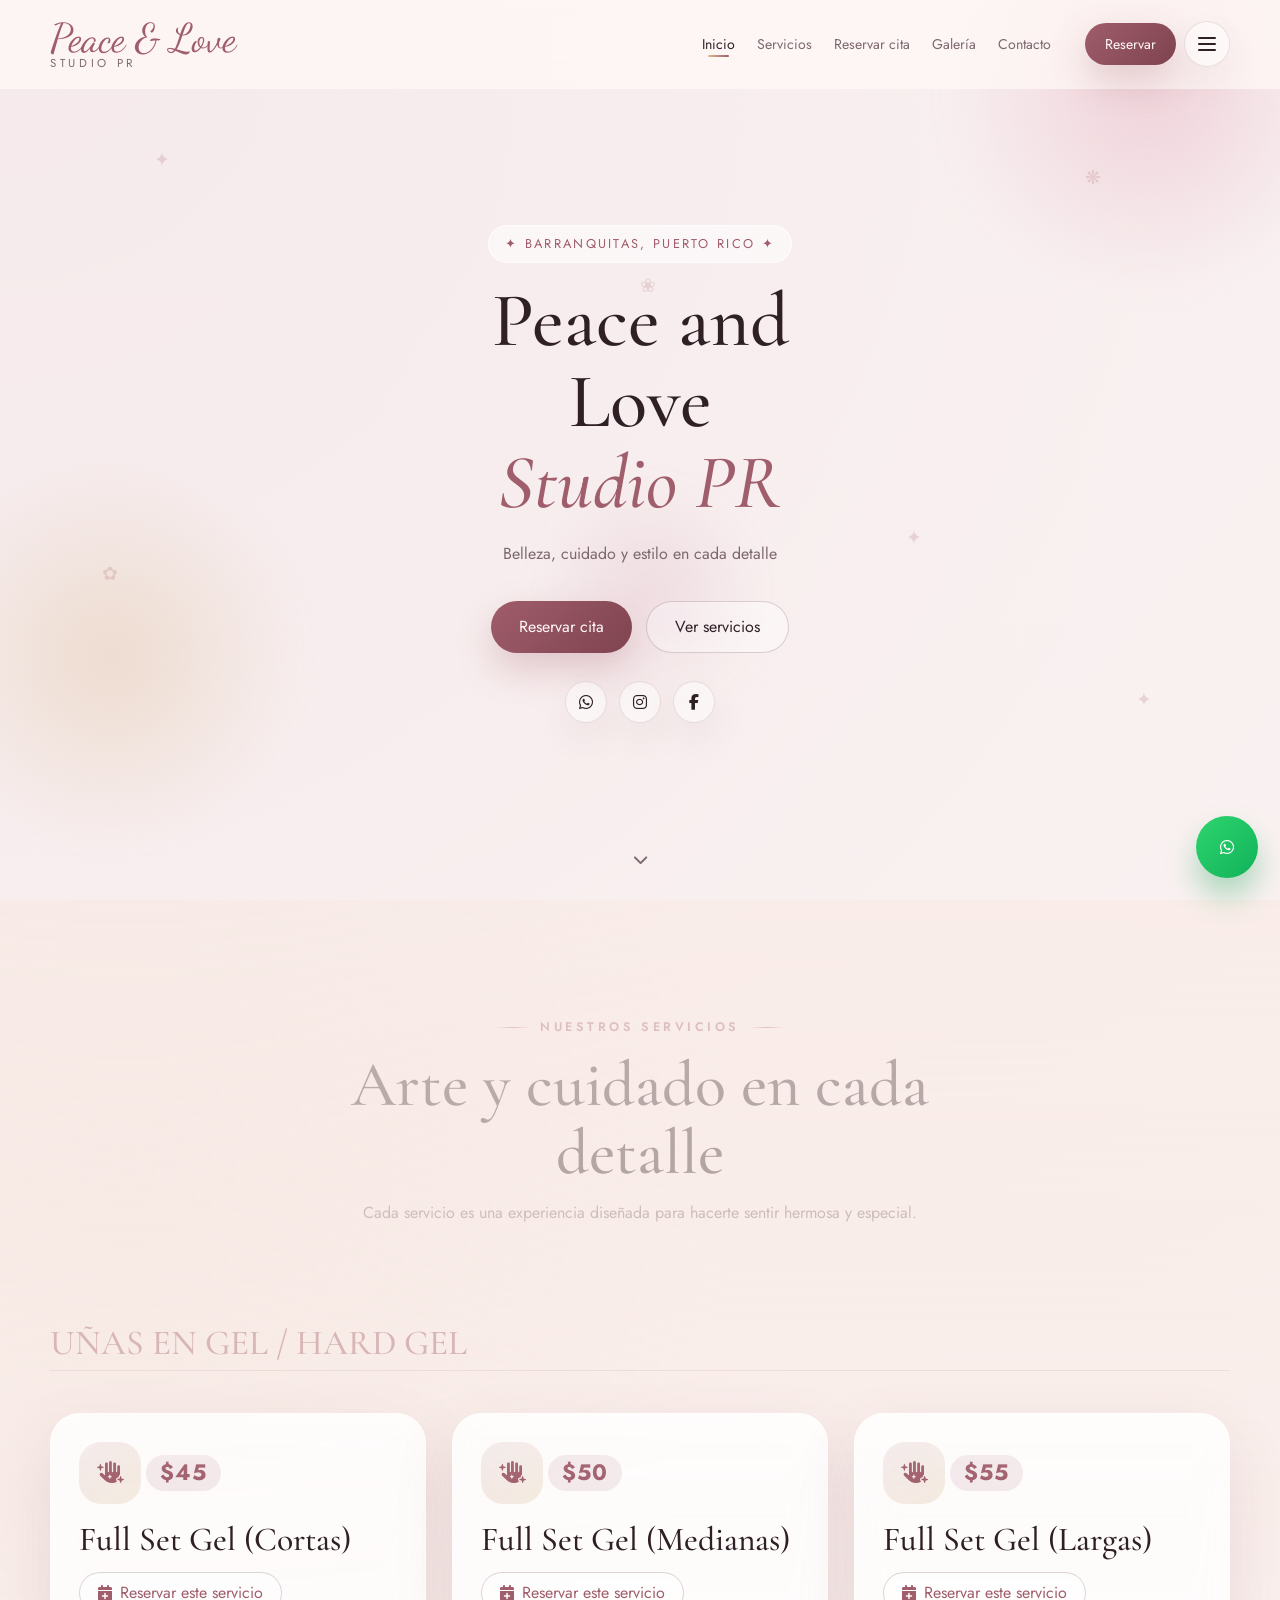
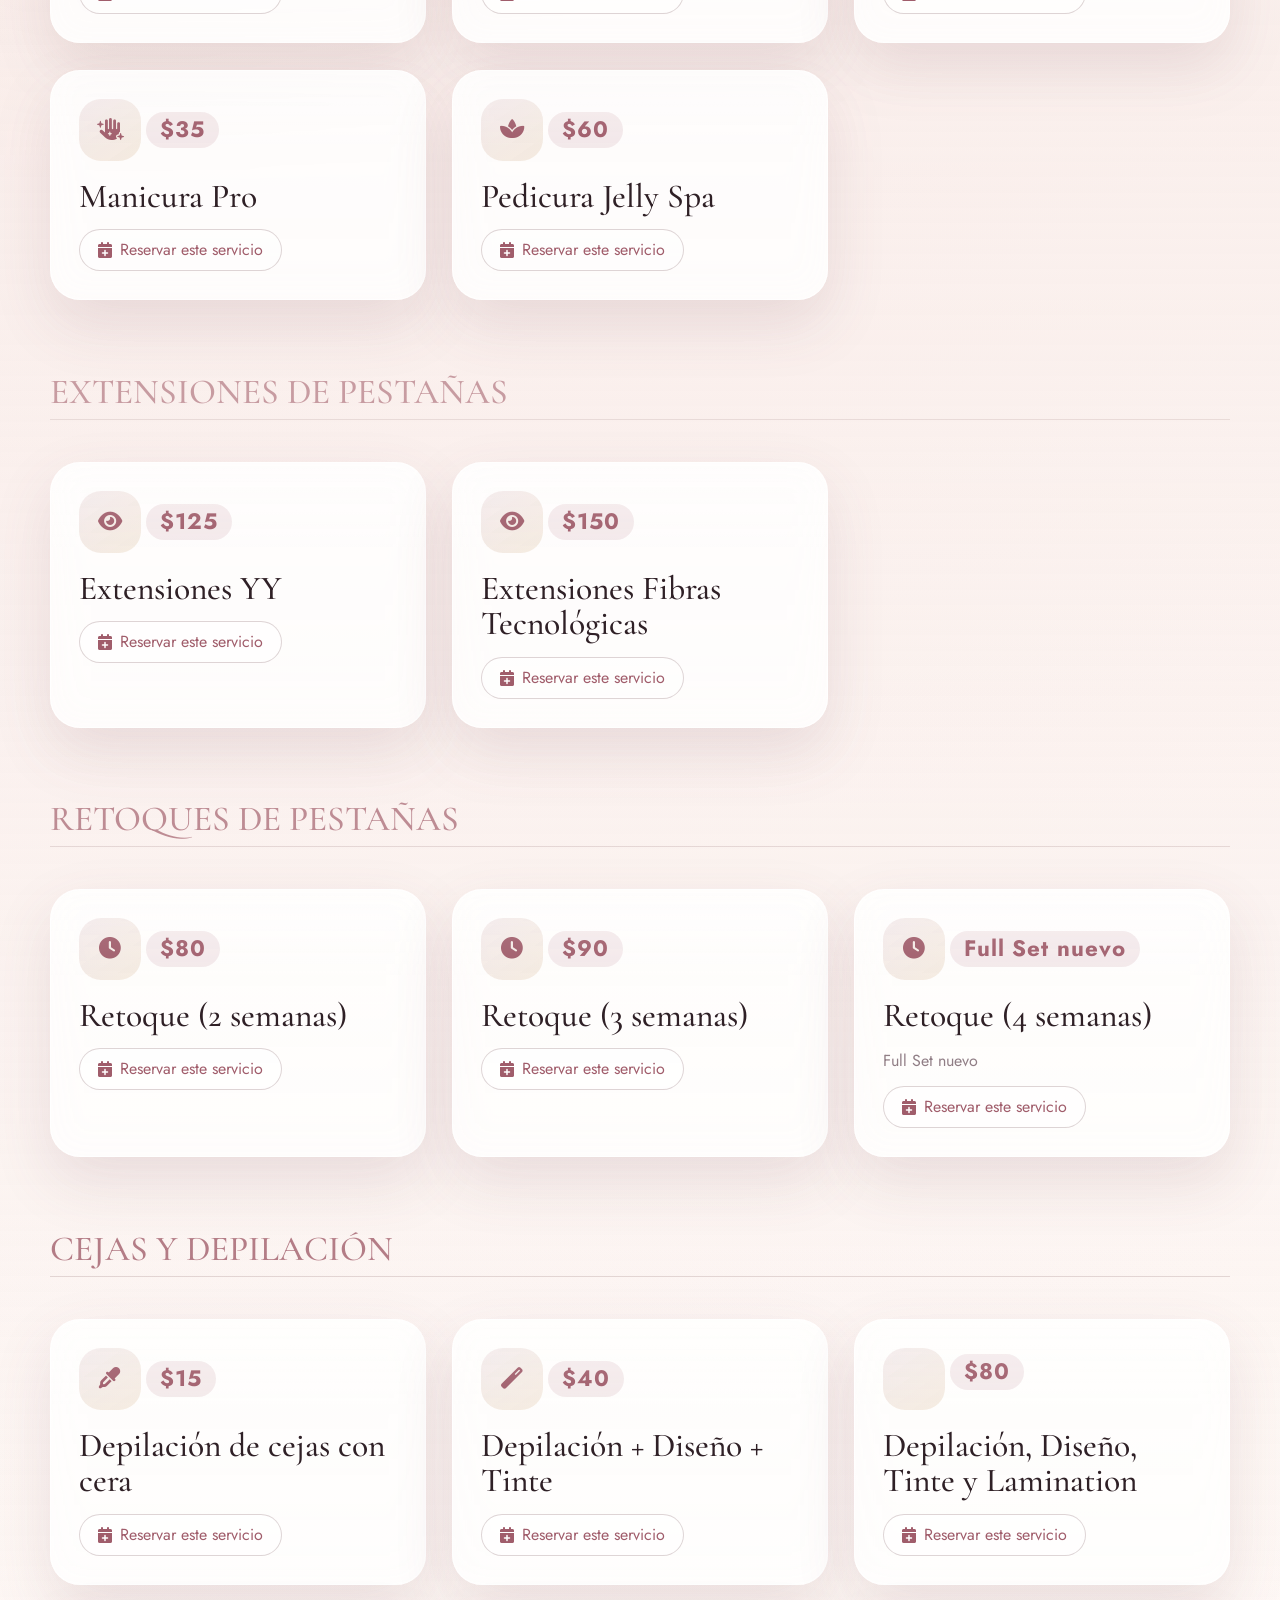
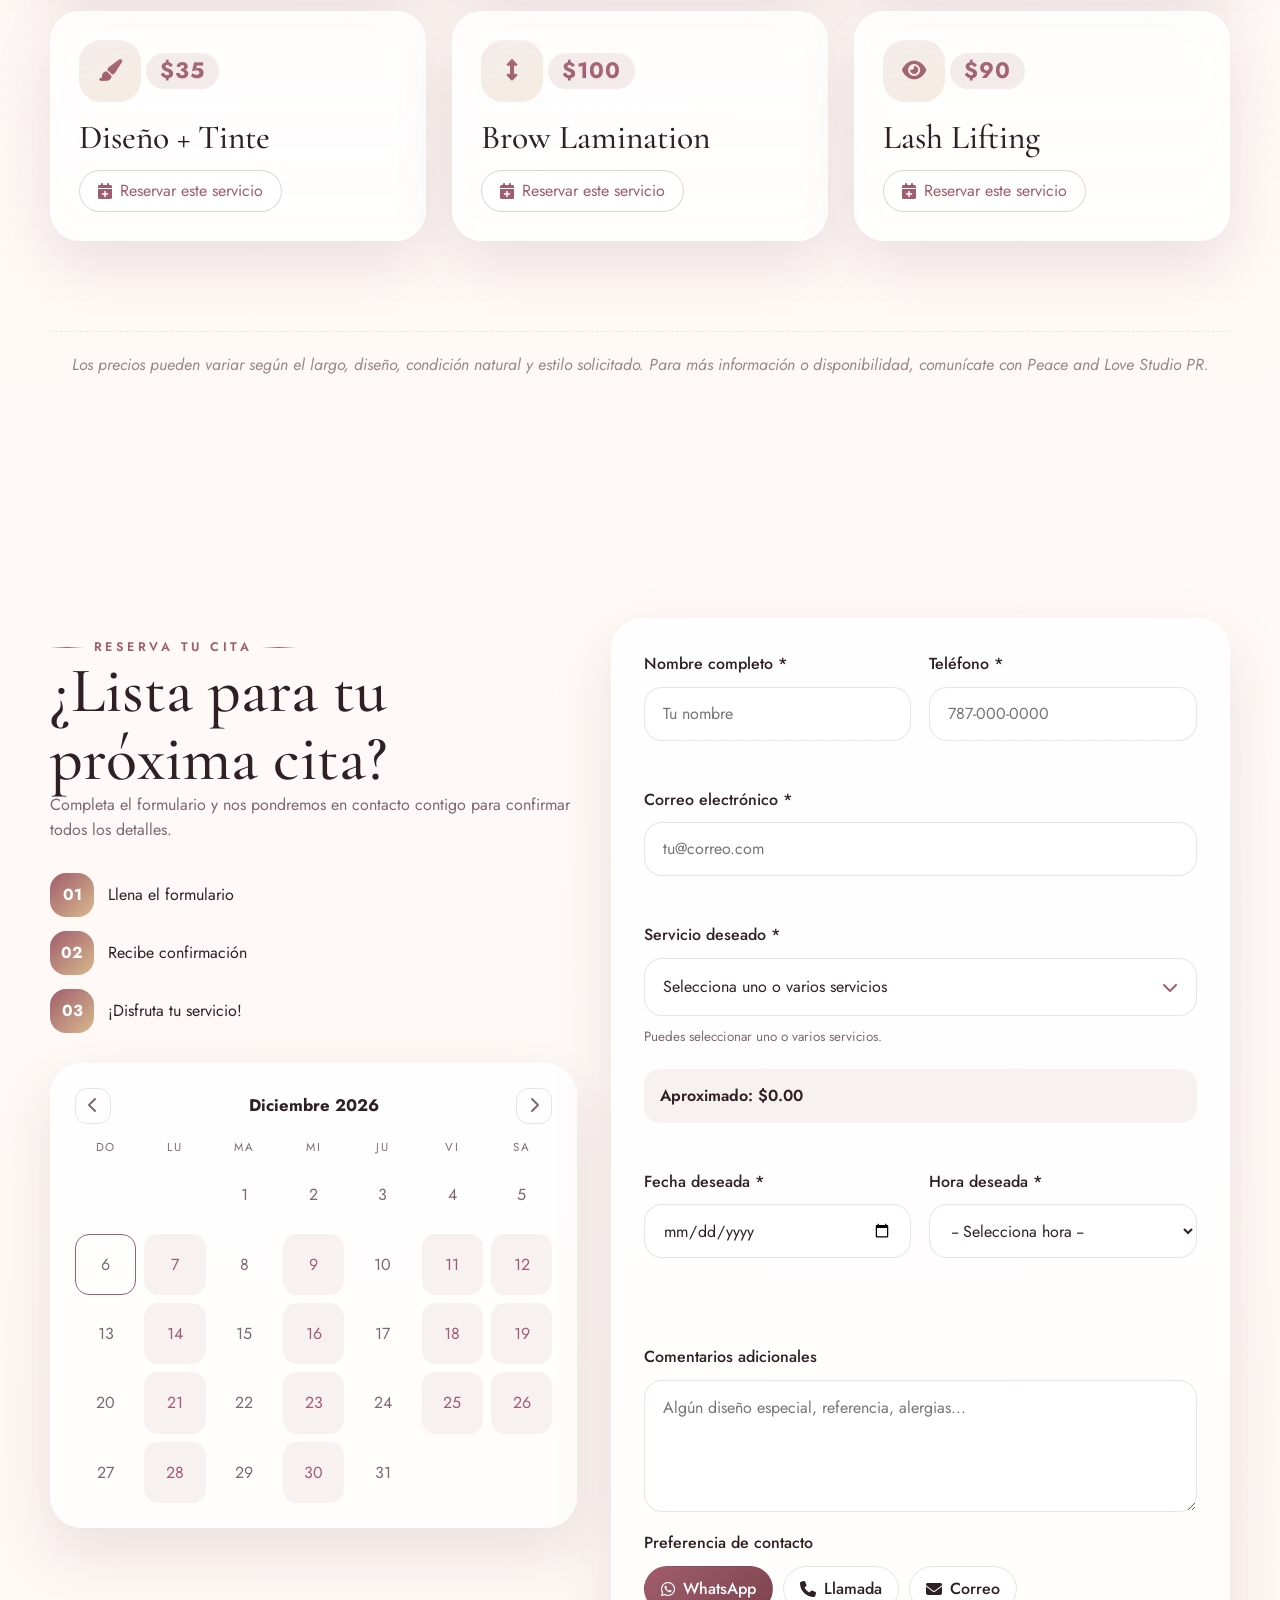
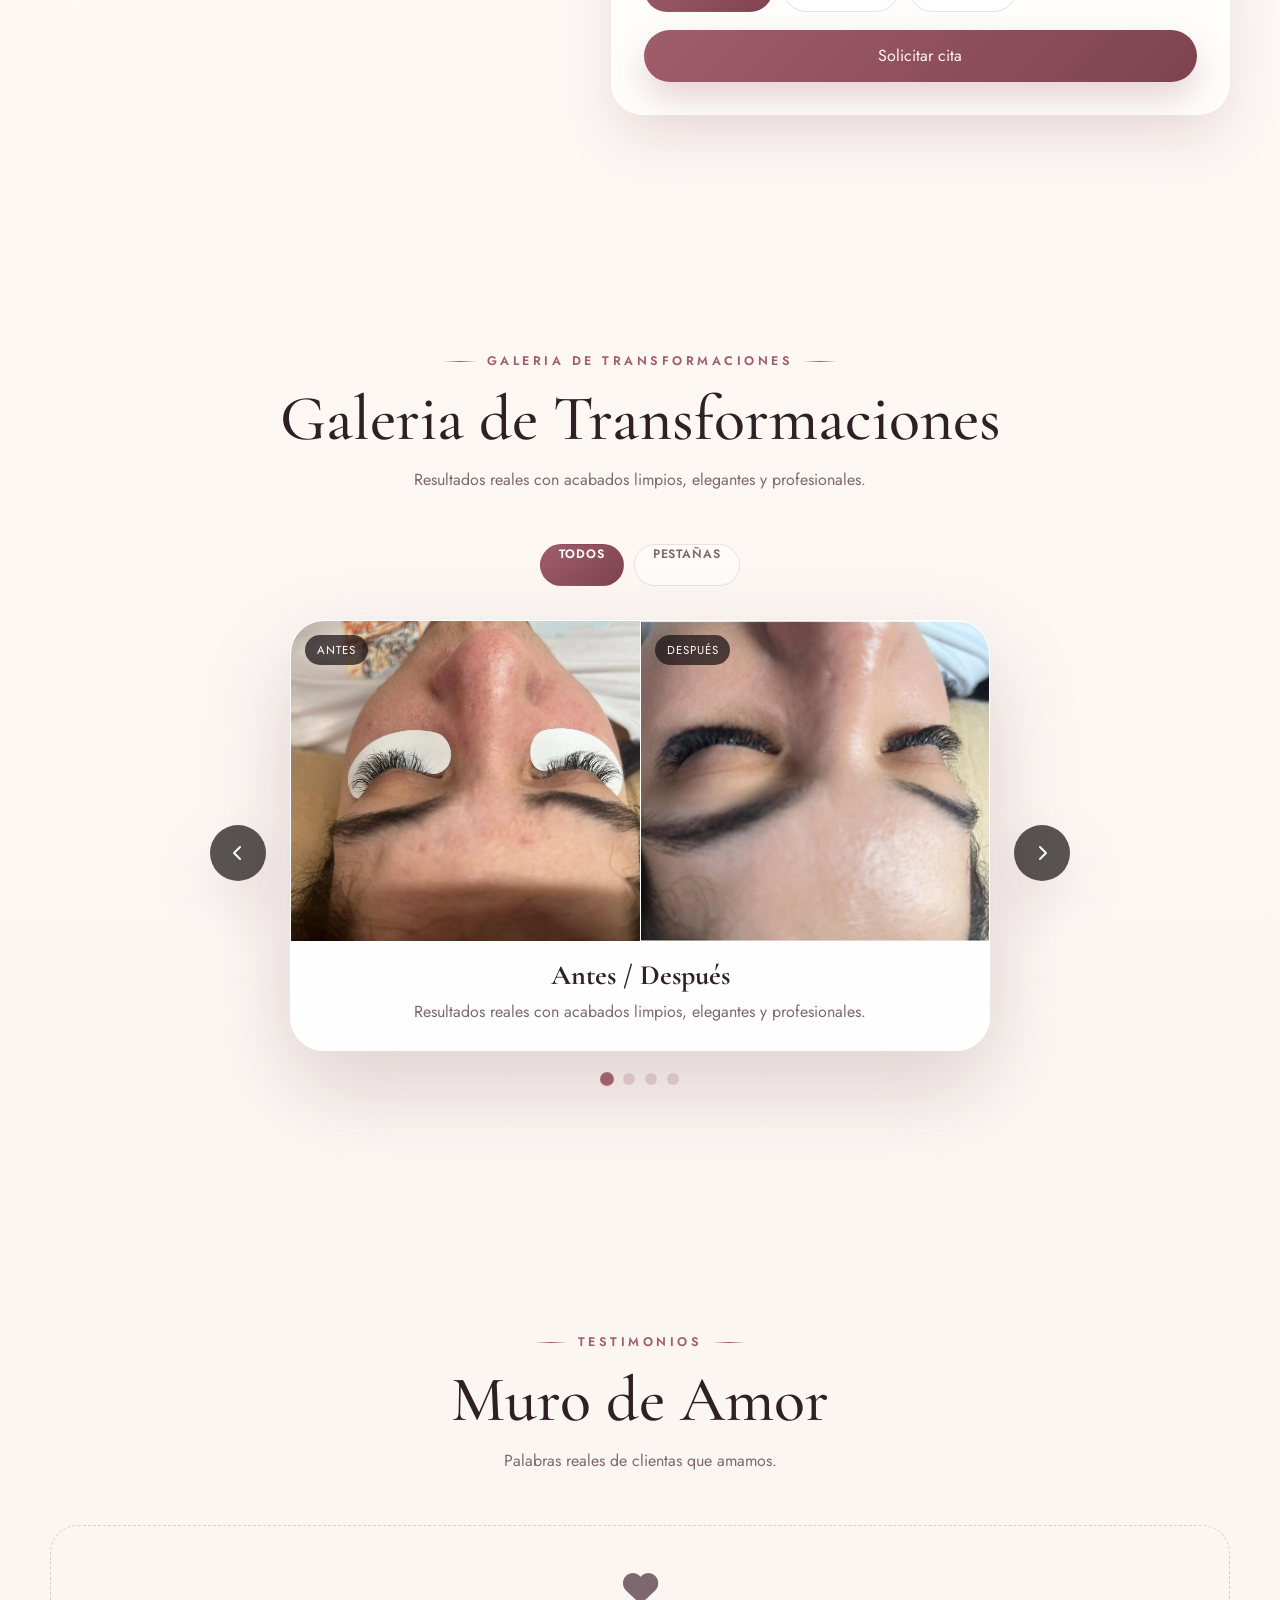
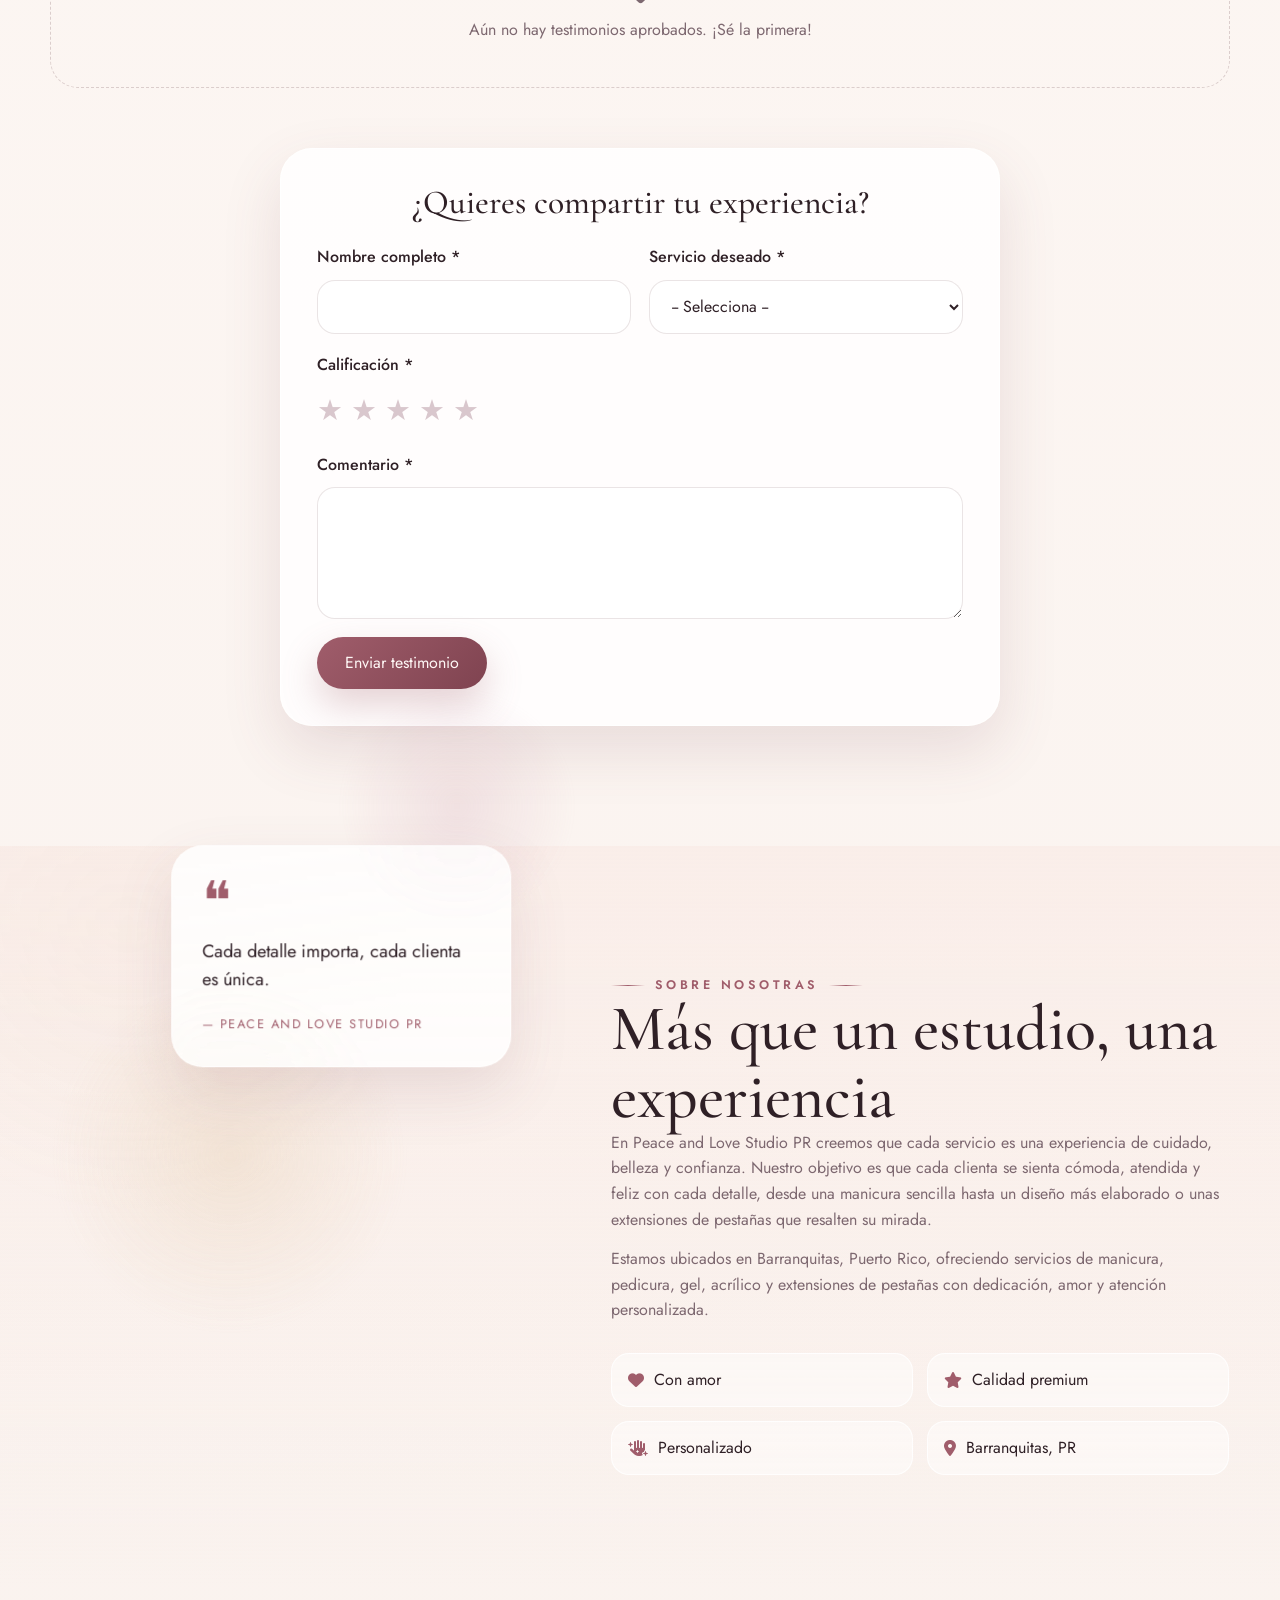
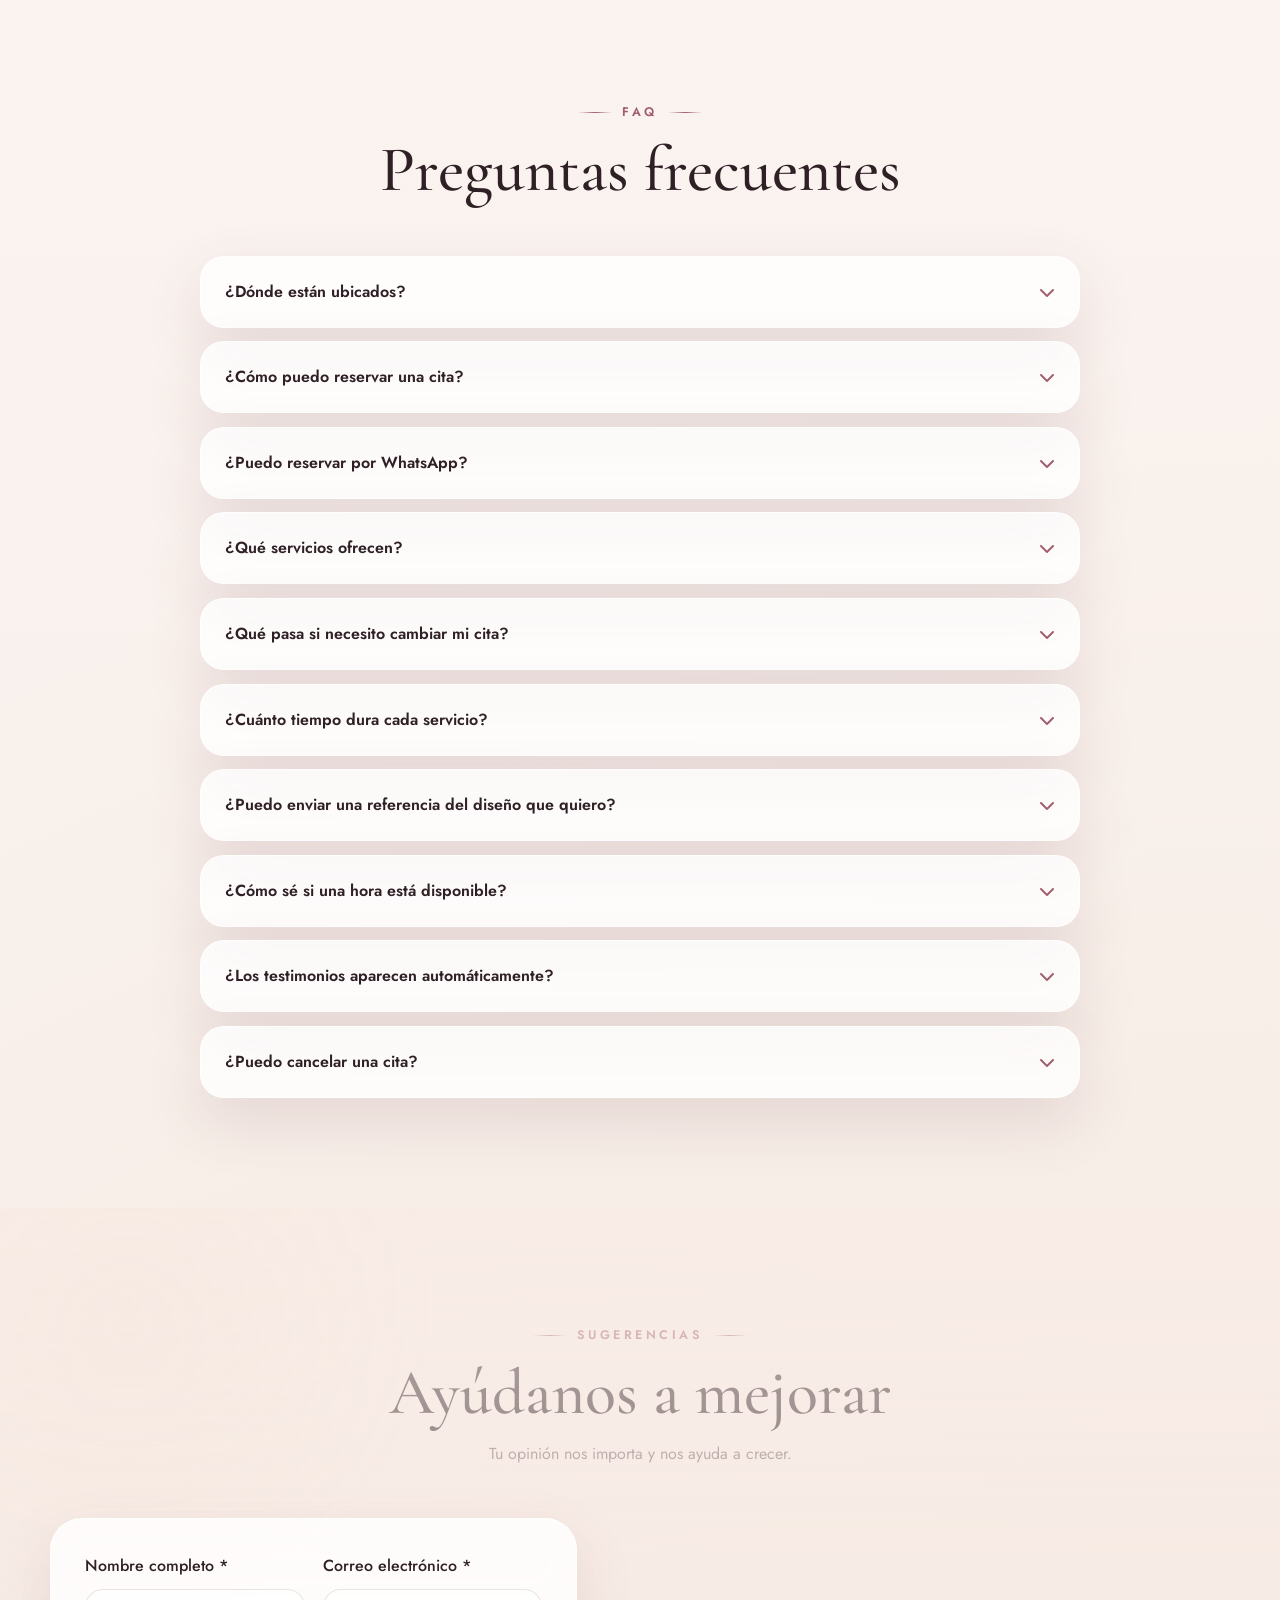
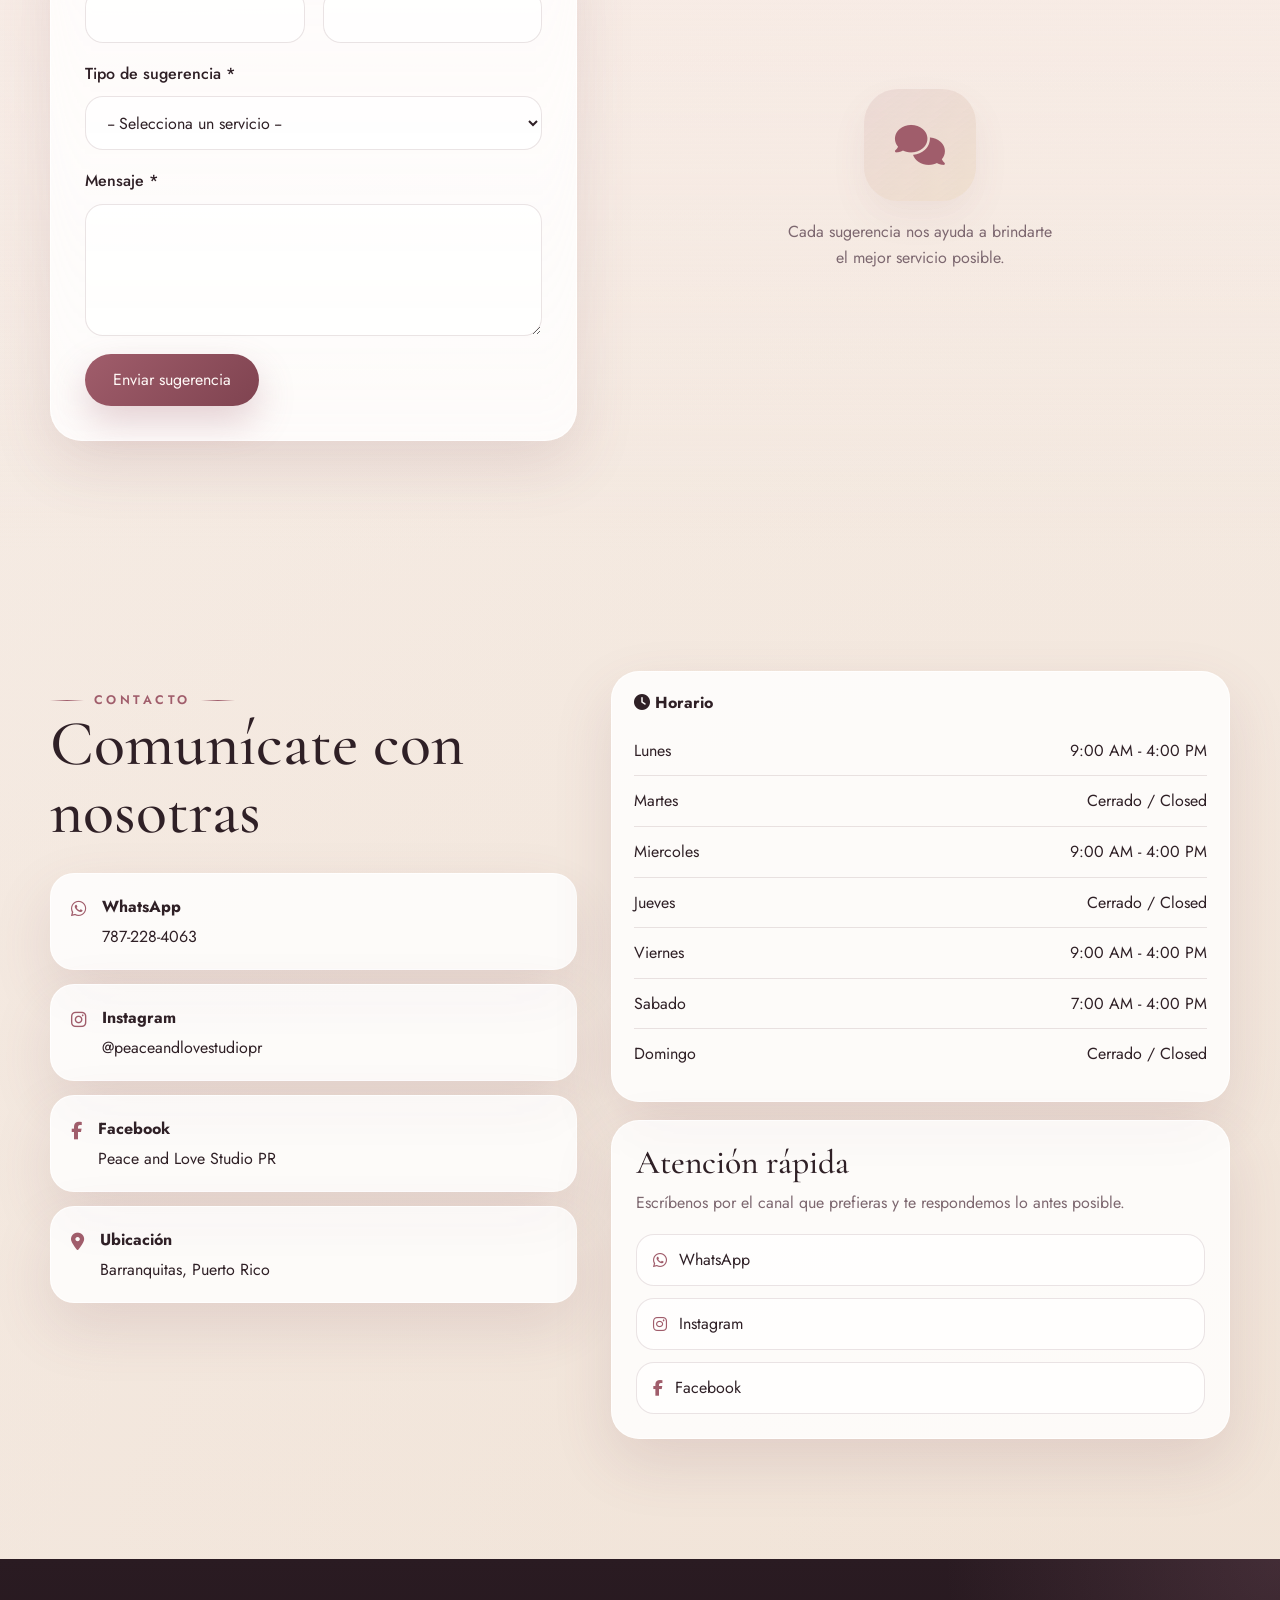
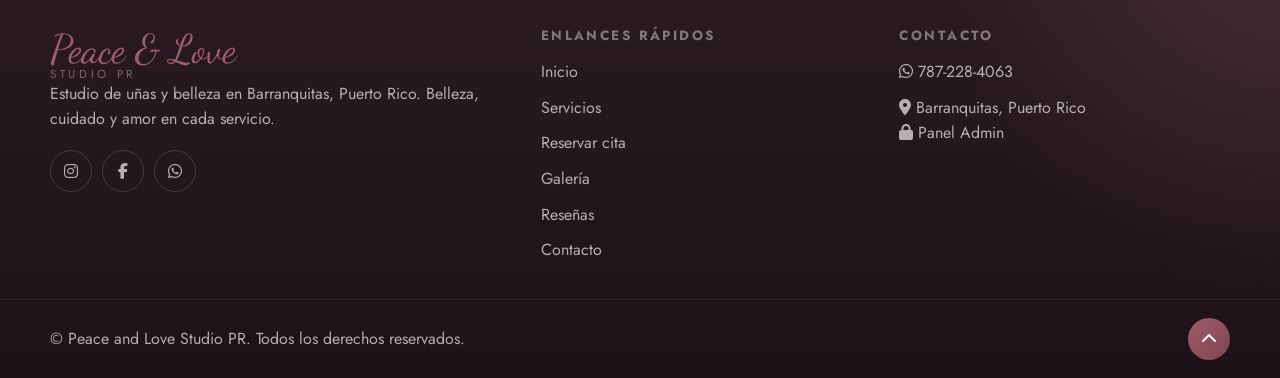
==== index.html @ b107c121 "Add files via upload" ====
<!DOCTYPE html>
<html lang="es">
<head>
  <meta charset="UTF-8" />
  <meta name="viewport" content="width=device-width, initial-scale=1.0" />
  <title>Peace and Love Studio PR – Uñas & Belleza en Barranquitas, Puerto Rico</title>
  <meta name="description" content="Estudio de uñas y belleza en Barranquitas, Puerto Rico. Manicura, pedicura, gel, acrílico y extensiones de pestañas." />
  <!-- Google Fonts -->
  <link rel="preconnect" href="https://fonts.googleapis.com" />
  <link rel="preconnect" href="https://fonts.gstatic.com" crossorigin />
  <link href="https://fonts.googleapis.com/css2?family=Cormorant+Garamond:ital,wght@0,300;0,400;0,500;0,600;1,300;1,400&family=Jost:wght@300;400;500;600&family=Dancing+Script:wght@500;700&display=swap" rel="stylesheet" />
  <!-- Font Awesome -->
  <link rel="stylesheet" href="https://cdnjs.cloudflare.com/ajax/libs/font-awesome/6.5.0/css/all.min.css" />
  <!-- EmailJS -->
  <script src="https://cdn.jsdelivr.net/npm/@emailjs/browser@3/dist/email.min.js"></script>
  <link rel="stylesheet" href="style.css" />
</head>
<body class="light-mode" data-lang="es">

  <!-- ========== TOAST NOTIFICATIONS ========== -->
  <div id="toast-container" aria-live="polite"></div>

  <!-- ========== HEADER ========== -->
  <header id="main-header">
    <div class="header-inner">
      <a href="#inicio" class="logo" aria-label="Peace and Love Studio PR">
        <span class="logo-script">Peace & Love</span>
        <span class="logo-sub">Studio PR</span>
      </a>
      <nav class="main-nav" id="main-nav" aria-label="Navegación principal">
        <ul>
          <li><a href="#inicio" data-i18n="nav.home">Inicio</a></li>
          <li><a href="#servicios" data-i18n="nav.services">Servicios</a></li>
          <li><a href="#reservar" data-i18n="nav.book">Reservar cita</a></li>
          <li><a href="#galeria" data-i18n="nav.gallery">Galería</a></li>
          <li><a href="#resenas" data-i18n="nav.reviews">Reseñas</a></li>
          <li><a href="#nosotros" data-i18n="nav.about">Sobre nosotros</a></li>
          <li><a href="#faq" data-i18n="nav.faq">FAQ</a></li>
          <li><a href="#contacto" data-i18n="nav.contact">Contacto</a></li>
        </ul>
      </nav>
      <div class="header-actions">
        <a href="#reservar" class="btn-header-book" data-i18n="header.bookBtn">Reservar</a>
        <a href="https://www.instagram.com/peaceandlovestudiopr" target="_blank" rel="noopener noreferrer" class="social-icon" aria-label="Instagram" data-social-link="instagram"><i class="fab fa-instagram"></i></a>
        <a href="https://www.facebook.com/share/1E9R9ckDog/" target="_blank" rel="noopener noreferrer" class="social-icon" aria-label="Facebook" data-social-link="facebook"><i class="fab fa-facebook-f"></i></a>
        <button class="hamburger" id="hamburger" aria-label="Abrir menú" aria-expanded="false">
          <span></span><span></span><span></span>
        </button>
      </div>
    </div>
    <!-- Mobile Drawer -->
    <div class="mobile-drawer" id="mobile-drawer" aria-hidden="true">
      <div class="drawer-inner">
        <button class="drawer-close" id="drawer-close" aria-label="Cerrar menú"><i class="fas fa-times"></i></button>
        <nav aria-label="Menú móvil">
          <ul>
            <li><a href="#inicio" data-i18n="nav.home">Inicio</a></li>
            <li><a href="#servicios" data-i18n="nav.services">Servicios</a></li>
            <li><a href="#reservar" data-i18n="nav.book">Reservar cita</a></li>
            <li><a href="#galeria" data-i18n="nav.gallery">Galería</a></li>
            <li><a href="#resenas" data-i18n="nav.reviews">Reseñas</a></li>
            <li><a href="#nosotros" data-i18n="nav.about">Sobre nosotros</a></li>
            <li><a href="#faq" data-i18n="nav.faq">FAQ</a></li>
            <li><a href="#contacto" data-i18n="nav.contact">Contacto</a></li>
          </ul>
        </nav>
        <div class="drawer-extras">
          <div class="drawer-toggle-row">
            <span data-i18n="menu.language">Idioma</span>
            <div class="toggle-switch-wrap">
              <button class="lang-btn" id="lang-es" aria-label="Español">ES</button>
              <button class="lang-btn" id="lang-en" aria-label="English">EN</button>
            </div>
          </div>
          <div class="drawer-toggle-row">
            <span data-i18n="menu.theme">Tema</span>
            <label class="toggle-switch" aria-label="Cambiar tema">
              <input type="checkbox" id="theme-toggle" />
              <span class="slider-toggle"><i class="fas fa-sun"></i><i class="fas fa-moon"></i></span>
            </label>
          </div>
          <a href="admin.html" class="drawer-admin-link"><i class="fas fa-lock"></i> <span data-i18n="menu.admin">Panel Admin</span></a>
        </div>
      </div>
    </div>
    <div class="drawer-overlay" id="drawer-overlay"></div>
  </header>

  <!-- ========== HERO ========== -->
  <section id="inicio" class="hero">
    <div class="hero-bg">
      <div class="hero-blob blob1"></div>
      <div class="hero-blob blob2"></div>
      <div class="hero-blob blob3"></div>
      <div class="hero-petals">
        <span class="petal p1">✦</span>
        <span class="petal p2">❋</span>
        <span class="petal p3">✿</span>
        <span class="petal p4">✦</span>
        <span class="petal p5">❀</span>
        <span class="petal p6">✦</span>
      </div>
    </div>
    <div class="hero-content">
      <div class="hero-badge" data-i18n="hero.badge">✦ Barranquitas, Puerto Rico ✦</div>
      <h1 class="hero-title" id="hero-title">Peace and Love<br><em>Studio PR</em></h1>
      <p class="hero-sub" id="hero-subtitle" data-i18n="hero.subtitle">Belleza, cuidado y estilo en cada detalle</p>
      <div class="hero-btns">
        <a href="#reservar" class="btn-primary" data-i18n="hero.bookBtn">Reservar cita</a>
        <a href="#servicios" class="btn-ghost" data-i18n="hero.servicesBtn">Ver servicios</a>
      </div>
      <div class="hero-social">
        <a href="https://wa.me/17872284063?text=Hola%2C%20me%20gustar%C3%ADa%20reservar%20una%20cita%20en%20Peace%20and%20Love%20Studio%20PR." target="_blank" rel="noopener noreferrer" aria-label="WhatsApp" data-social-link="whatsapp" data-wa-mode="booking"><i class="fab fa-whatsapp"></i></a>
        <a href="https://www.instagram.com/peaceandlovestudiopr" target="_blank" rel="noopener noreferrer" aria-label="Instagram" data-social-link="instagram"><i class="fab fa-instagram"></i></a>
        <a href="https://www.facebook.com/share/1E9R9ckDog/" target="_blank" rel="noopener noreferrer" aria-label="Facebook" data-social-link="facebook"><i class="fab fa-facebook-f"></i></a>
      </div>
    </div>
    <div class="hero-visual">
      <div class="hero-frame">
        <div class="hero-nail-art">
          <div class="nail n1"></div>
          <div class="nail n2"></div>
          <div class="nail n3"></div>
          <div class="nail n4"></div>
          <div class="nail n5"></div>
        </div>
        <div class="hero-deco-text">✦ beauty & care ✦</div>
      </div>
    </div>
    <a href="#servicios" class="hero-scroll-hint" aria-label="Scroll"><i class="fas fa-chevron-down"></i></a>
  </section>

  <!-- ========== SERVICES ========== -->
  <section id="servicios" class="services-section">
    <div class="container">
      <div class="section-header">
        <span class="section-tag" data-i18n="services.tag">Nuestros Servicios</span>
        <h2 data-i18n="services.title">Arte y cuidado en cada detalle</h2>
        <p data-i18n="services.subtitle">Cada servicio es una experiencia diseñada para hacerte sentir hermosa y especial.</p>
      </div>
      <div class="services-grid" id="services-grid">
        <!-- Rendered by JS -->
      </div>
    </div>
  </section>

  <!-- ========== BOOKING FORM ========== -->
  <section id="reservar" class="booking-section">
    <div class="container">
      <div class="booking-layout">
        <div class="booking-info">
          <span class="section-tag" data-i18n="booking.tag">Reserva tu cita</span>
          <h2 data-i18n="booking.title">¿Lista para tu próxima cita?</h2>
          <p data-i18n="booking.desc">Completa el formulario y nos pondremos en contacto contigo para confirmar todos los detalles.</p>
          <div class="booking-steps">
            <div class="step"><span class="step-num">01</span><span data-i18n="booking.step1">Llena el formulario</span></div>
            <div class="step"><span class="step-num">02</span><span data-i18n="booking.step2">Recibe confirmación</span></div>
            <div class="step"><span class="step-num">03</span><span data-i18n="booking.step3">¡Disfruta tu servicio!</span></div>
          </div>
          <div class="booking-calendar-preview" id="booking-calendar">
            <!-- Mini calendar rendered by JS -->
          </div>
        </div>
        <div class="booking-form-wrap">
          <form id="booking-form" novalidate>
            <div class="form-row">
              <div class="form-group">
                <label for="b-name" data-i18n="form.name">Nombre completo *</label>
                <input type="text" id="b-name" name="name" placeholder="Tu nombre" autocomplete="name" required />
                <span class="form-error" id="err-name"></span>
              </div>
              <div class="form-group">
                <label for="b-phone" data-i18n="form.phone">Teléfono *</label>
                <input type="tel" id="b-phone" name="phone" placeholder="787-000-0000" autocomplete="tel" required />
                <span class="form-error" id="err-phone"></span>
              </div>
            </div>
            <div class="form-group">
              <label for="b-email" data-i18n="form.email">Correo electrónico *</label>
              <input type="email" id="b-email" name="email" placeholder="tu@correo.com" autocomplete="email" required />
              <span class="form-error" id="err-email"></span>
            </div>
            <div class="form-group">
              <label for="b-service" data-i18n="form.service">Servicio deseado *</label>
              <select id="b-service" name="service" class="service-multi-select" multiple size="5">
              </select>
              <div class="service-picker" id="b-service-picker">
                <button type="button" id="b-service-trigger" class="service-picker-trigger" aria-expanded="false" aria-controls="b-service-dropdown">
                  Selecciona uno o varios servicios
                  <i class="fas fa-chevron-down"></i>
                </button>
                <div id="b-service-dropdown" class="service-picker-dropdown" hidden>
                  <div id="b-service-options" class="service-choice-list"></div>
                </div>
              </div>
              <small class="form-hint">Puedes seleccionar uno o varios servicios.</small>
              <div id="b-service-estimate" class="service-estimate">Aproximado: $0.00</div>
              <span class="form-error" id="err-service"></span>
            </div>
            <div class="form-row">
              <div class="form-group">
                <label for="b-date" data-i18n="form.date">Fecha deseada *</label>
                <input type="date" id="b-date" name="date" required />
                <span class="form-error" id="err-date"></span>
              </div>
              <div class="form-group">
                <label for="b-time" data-i18n="form.time">Hora deseada *</label>
                <select id="b-time" name="time" required>
                  <option value="" data-i18n="form.selectTime">-- Selecciona hora --</option>
                </select>
                <span class="form-error" id="err-time"></span>
              </div>
            </div>
            <div id="availability-msg" class="availability-msg" aria-live="polite"></div>
            <div class="form-group">
              <label for="b-comments" data-i18n="form.comments">Comentarios adicionales</label>
              <textarea id="b-comments" name="comments" rows="3" placeholder="Algún diseño especial, referencia, alergias..."></textarea>
            </div>
            <div class="form-group">
              <label data-i18n="form.contactPref">Preferencia de contacto</label>
              <div class="radio-group">
                <label class="radio-label"><input type="radio" name="contactPref" value="whatsapp" checked /><i class="fab fa-whatsapp"></i> WhatsApp</label>
                <label class="radio-label"><input type="radio" name="contactPref" value="call" /><i class="fas fa-phone"></i> <span data-i18n="form.call">Llamada</span></label>
                <label class="radio-label"><input type="radio" name="contactPref" value="email" /><i class="fas fa-envelope"></i> <span data-i18n="form.emailLabel">Correo</span></label>
              </div>
            </div>
            <button type="submit" class="btn-primary btn-full" id="submit-booking" data-i18n="form.submitBtn">
              <i class="fas fa-calendar-check"></i> Solicitar cita
            </button>
          </form>
        </div>
      </div>
    </div>
  </section>

  <!-- ========== GALLERY ========== -->
  <section id="galeria" class="gallery-section">
    <div class="container">
      <div class="section-header">
        <span class="section-tag" data-i18n="gallery.tag">Nuestro trabajo</span>
        <h2 data-i18n="gallery.title">Antes & Después</h2>
        <p data-i18n="gallery.subtitle">Desliza para descubrir la transformación.</p>
      </div>
      <div class="gallery-filters" id="gallery-filters">
        <button class="filter-btn active" data-cat="all" data-i18n="gallery.all">Todos</button>
        <button class="filter-btn" data-cat="manicura" data-i18n="gallery.manicura">Uñas</button>
        <button class="filter-btn" data-cat="gel" data-i18n="gallery.gel">Gel</button>
        <button class="filter-btn" data-cat="acrilico" data-i18n="gallery.acrilico">Acrílico</button>
        <button class="filter-btn" data-cat="pestanas" data-i18n="gallery.pestanas">Pestañas</button>
        <button class="filter-btn" data-cat="pedicura" data-i18n="gallery.pedicura">Pedicura</button>
      </div>
      <div class="gallery-grid" id="gallery-grid">
        <!-- Rendered by JS -->
      </div>
    </div>
  </section>

  <!-- ========== LOVE WALL / REVIEWS ========== -->
  <section id="resenas" class="reviews-section">
    <div class="container">
      <div class="section-header">
        <span class="section-tag" data-i18n="reviews.tag">Testimonios</span>
        <h2 data-i18n="reviews.title">Muro de Amor</h2>
        <p data-i18n="reviews.subtitle">Palabras reales de clientas que amamos.</p>
      </div>
      <div class="love-wall" id="love-wall">
        <!-- Rendered by JS -->
      </div>
      <!-- Testimony Form -->
      <div class="testimony-form-wrap">
        <h3 data-i18n="reviews.shareTitle">¿Quieres compartir tu experiencia?</h3>
        <form id="testimony-form" novalidate>
          <div class="form-row">
            <div class="form-group">
              <label for="t-name" data-i18n="form.name">Nombre *</label>
              <input type="text" id="t-name" name="name" required />
            </div>
            <div class="form-group">
              <label for="t-service" data-i18n="form.service">Servicio recibido *</label>
              <select id="t-service" name="service" required>
                <option value="">-- Selecciona --</option>
              </select>
            </div>
          </div>
          <div class="form-group">
            <label data-i18n="reviews.rating">Calificación *</label>
            <div class="star-rating" id="star-rating" role="group" aria-label="Calificación de 1 a 5 estrellas">
              <button type="button" class="star" data-val="1" aria-label="1 estrella">★</button>
              <button type="button" class="star" data-val="2" aria-label="2 estrellas">★</button>
              <button type="button" class="star" data-val="3" aria-label="3 estrellas">★</button>
              <button type="button" class="star" data-val="4" aria-label="4 estrellas">★</button>
              <button type="button" class="star" data-val="5" aria-label="5 estrellas">★</button>
            </div>
            <input type="hidden" id="t-rating" name="rating" value="0" />
          </div>
          <div class="form-group">
            <label for="t-comment" data-i18n="reviews.comment">Comentario *</label>
            <textarea id="t-comment" name="comment" rows="3" required></textarea>
          </div>
          <button type="submit" class="btn-primary" data-i18n="reviews.submitBtn"><i class="fas fa-heart"></i> Enviar testimonio</button>
        </form>
      </div>
    </div>
  </section>

  <!-- ========== ABOUT ========== -->
  <section id="nosotros" class="about-section">
    <div class="container about-layout">
      <div class="about-visual">
        <div class="about-card-deco">
          <div class="deco-circle c1"></div>
          <div class="deco-circle c2"></div>
          <div class="about-quote-card">
            <span class="quote-mark">❝</span>
            <p data-i18n="about.quote">Cada detalle importa, cada clienta es única.</p>
            <span class="quote-attr">— Peace and Love Studio PR</span>
          </div>
        </div>
      </div>
      <div class="about-content">
        <span class="section-tag" data-i18n="about.tag">Sobre nosotras</span>
        <h2 id="about-title" data-i18n="about.title">Más que un estudio,<br>una experiencia</h2>
        <p id="about-text" data-i18n="about.text">En Peace and Love Studio PR creemos que cada servicio es una experiencia de cuidado, belleza y confianza. Nuestro objetivo es que cada clienta se sienta cómoda, atendida y feliz con cada detalle, desde una manicura sencilla hasta un diseño más elaborado o unas extensiones de pestañas que resalten su mirada.</p>
        <p data-i18n="about.text2">Estamos ubicados en Barranquitas, Puerto Rico, ofreciendo servicios de manicura, pedicura, gel, acrílico y extensiones de pestañas con dedicación, amor y atención personalizada.</p>
        <div class="about-features">
          <div class="feature"><i class="fas fa-heart"></i><span data-i18n="about.f1">Con amor</span></div>
          <div class="feature"><i class="fas fa-star"></i><span data-i18n="about.f2">Calidad premium</span></div>
          <div class="feature"><i class="fas fa-hand-sparkles"></i><span data-i18n="about.f3">Personalizado</span></div>
          <div class="feature"><i class="fas fa-map-marker-alt"></i><span data-i18n="about.f4">Barranquitas, PR</span></div>
        </div>
      </div>
    </div>
  </section>

  <!-- ========== FAQ ========== -->
  <section id="faq" class="faq-section">
    <div class="container">
      <div class="section-header">
        <span class="section-tag" data-i18n="faq.tag">FAQ</span>
        <h2 data-i18n="faq.title">Preguntas frecuentes</h2>
      </div>
      <div class="faq-list" id="faq-list">
        <!-- Rendered by JS -->
      </div>
    </div>
  </section>

  <!-- ========== SUGGESTIONS ========== -->
  <section id="sugerencias" class="suggestions-section">
    <div class="container">
      <div class="section-header">
        <span class="section-tag" data-i18n="suggestions.tag">Sugerencias</span>
        <h2 data-i18n="suggestions.title">Ayúdanos a mejorar</h2>
        <p data-i18n="suggestions.subtitle">Tu opinión nos importa y nos ayuda a crecer.</p>
      </div>
      <div class="suggestions-layout">
        <form id="suggestion-form" novalidate>
          <div class="form-row">
            <div class="form-group">
              <label for="s-name" data-i18n="form.name">Nombre *</label>
              <input type="text" id="s-name" name="name" required />
            </div>
            <div class="form-group">
              <label for="s-email" data-i18n="form.email">Correo (opcional)</label>
              <input type="email" id="s-email" name="email" />
            </div>
          </div>
          <div class="form-group">
            <label for="s-type" data-i18n="suggestions.type">Tipo de sugerencia *</label>
            <select id="s-type" name="type" required>
              <option value="" data-i18n="form.selectService">-- Selecciona --</option>
              <option value="servicio" data-i18n="suggestions.typeService">Servicio</option>
              <option value="pagina" data-i18n="suggestions.typeWeb">Página web</option>
              <option value="atencion" data-i18n="suggestions.typeService2">Atención</option>
              <option value="ambiente" data-i18n="suggestions.typeAmbient">Ambiente</option>
              <option value="otro" data-i18n="suggestions.typeOther">Otro</option>
            </select>
          </div>
          <div class="form-group">
            <label for="s-message" data-i18n="suggestions.message">Mensaje *</label>
            <textarea id="s-message" name="message" rows="4" required></textarea>
          </div>
          <button type="submit" class="btn-primary" data-i18n="suggestions.submit"><i class="fas fa-paper-plane"></i> Enviar sugerencia</button>
        </form>
        <div class="suggestions-deco">
          <div class="sug-icon"><i class="fas fa-comments"></i></div>
          <p data-i18n="suggestions.decoText">Cada sugerencia nos ayuda a brindarte el mejor servicio posible.</p>
        </div>
      </div>
    </div>
  </section>

  <!-- ========== CONTACT ========== -->
  <section id="contacto" class="contact-section">
    <div class="container contact-layout">
      <div class="contact-info">
        <span class="section-tag" data-i18n="contact.tag">Contacto</span>
        <h2 data-i18n="contact.title">Comunícate con nosotras</h2>
        <div class="contact-items">
          <div class="contact-item"><i class="fab fa-whatsapp"></i><div><strong>WhatsApp</strong><a href="https://wa.me/17872284063" target="_blank" rel="noopener noreferrer" data-social-link="whatsapp" data-whatsapp-text>787-228-4063</a></div></div>
          <div class="contact-item"><i class="fab fa-instagram"></i><div><strong>Instagram</strong><a href="https://www.instagram.com/peaceandlovestudiopr" target="_blank" rel="noopener noreferrer" data-social-link="instagram" data-instagram-text>@peaceandlovestudiopr</a></div></div>
          <div class="contact-item"><i class="fab fa-facebook-f"></i><div><strong>Facebook</strong><a href="https://www.facebook.com/share/1E9R9ckDog/" target="_blank" rel="noopener noreferrer" data-social-link="facebook" data-facebook-text>Peace and Love Studio PR</a></div></div>
          <div class="contact-item"><i class="fas fa-map-marker-alt"></i><div><strong data-i18n="contact.location">Ubicación</strong><span>Barranquitas, Puerto Rico</span></div></div>
        </div>
      </div>
      <div class="contact-side">
        <div class="schedule-box">
          <h4><i class="fas fa-clock"></i> <span data-i18n="contact.schedule">Horario</span></h4>
          <div id="schedule-display">
            <!-- Rendered by JS -->
          </div>
        </div>
        <div class="contact-actions-card">
          <h3>Atención rápida</h3>
          <p>Escríbenos por el canal que prefieras y te respondemos lo antes posible.</p>
          <div class="contact-actions-list">
            <a href="https://wa.me/17872284063?text=Hola%2C%20me%20gustar%C3%ADa%20reservar%20una%20cita%20en%20Peace%20and%20Love%20Studio%20PR.%20Quiero%20informaci%C3%B3n%20sobre%20los%20servicios%20disponibles." target="_blank" rel="noopener noreferrer" class="contact-action-link" data-social-link="whatsapp" data-wa-mode="booking-info">
              <i class="fab fa-whatsapp"></i><span>WhatsApp</span>
            </a>
            <a href="https://www.instagram.com/peaceandlovestudiopr" target="_blank" rel="noopener noreferrer" class="contact-action-link" data-social-link="instagram">
              <i class="fab fa-instagram"></i><span>Instagram</span>
            </a>
            <a href="https://www.facebook.com/share/1E9R9ckDog/" target="_blank" rel="noopener noreferrer" class="contact-action-link" data-social-link="facebook">
              <i class="fab fa-facebook-f"></i><span>Facebook</span>
            </a>
          </div>
        </div>
      </div>
    </div>
  </section>

  <!-- ========== FOOTER ========== -->
  <footer id="main-footer">
    <div class="footer-inner container">
      <div class="footer-col footer-brand">
        <div class="footer-logo">
          <span class="logo-script">Peace & Love</span>
          <span class="logo-sub">Studio PR</span>
        </div>
        <p id="footer-desc" data-i18n="footer.desc">Estudio de uñas y belleza en Barranquitas, Puerto Rico. Belleza, cuidado y amor en cada servicio.</p>
        <div class="footer-socials">
          <a href="https://www.instagram.com/peaceandlovestudiopr" target="_blank" rel="noopener noreferrer" aria-label="Instagram" data-social-link="instagram"><i class="fab fa-instagram"></i></a>
          <a href="https://www.facebook.com/share/1E9R9ckDog/" target="_blank" rel="noopener noreferrer" aria-label="Facebook" data-social-link="facebook"><i class="fab fa-facebook-f"></i></a>
          <a href="https://wa.me/17872284063" target="_blank" rel="noopener noreferrer" aria-label="WhatsApp" data-social-link="whatsapp"><i class="fab fa-whatsapp"></i></a>
        </div>
      </div>
      <div class="footer-col">
        <h4 data-i18n="footer.links">Enlances rápidos</h4>
        <ul>
          <li><a href="#inicio" data-i18n="nav.home">Inicio</a></li>
          <li><a href="#servicios" data-i18n="nav.services">Servicios</a></li>
          <li><a href="#reservar" data-i18n="nav.book">Reservar cita</a></li>
          <li><a href="#galeria" data-i18n="nav.gallery">Galería</a></li>
          <li><a href="#resenas" data-i18n="nav.reviews">Reseñas</a></li>
          <li><a href="#contacto" data-i18n="nav.contact">Contacto</a></li>
        </ul>
      </div>
      <div class="footer-col">
        <h4 data-i18n="footer.contact">Contacto</h4>
        <ul>
          <li><i class="fab fa-whatsapp"></i> 787-228-4063</li>
          <li><i class="fas fa-map-marker-alt"></i> Barranquitas, Puerto Rico</li>
        </ul>
        <div class="footer-admin-link">
          <a href="admin.html"><i class="fas fa-lock"></i> <span data-i18n="menu.admin">Panel Admin</span></a>
        </div>
      </div>
    </div>
    <div class="footer-bottom">
      <div class="container">
        <p id="footer-copy">© <span data-current-year></span> Peace and Love Studio PR. <span data-i18n="footer.rights">Todos los derechos reservados.</span></p>
        <button class="back-to-top" id="back-to-top" aria-label="Volver arriba"><i class="fas fa-chevron-up"></i></button>
      </div>
    </div>
  </footer>

  <!-- ========== FLOATING WHATSAPP ========== -->
  <a href="https://wa.me/17872284063?text=Hola%2C%20me%20gustar%C3%ADa%20reservar%20una%20cita%20en%20Peace%20and%20Love%20Studio%20PR.%20Quiero%20informaci%C3%B3n%20sobre%20los%20servicios%20disponibles." 
     target="_blank" rel="noopener noreferrer" class="fab-whatsapp" aria-label="Contactar por WhatsApp" data-social-link="whatsapp" data-wa-mode="booking-info">
    <i class="fab fa-whatsapp"></i>
    <span class="fab-tooltip" data-i18n="wa.tooltip">¡Escríbenos!</span>
  </a>

  <!-- ========== GALLERY MODAL ========== -->
  <div class="modal-overlay" id="gallery-modal" aria-modal="true" role="dialog" aria-hidden="true">
    <div class="modal-content gallery-modal-content">
      <button class="modal-close" id="gallery-modal-close" aria-label="Cerrar"><i class="fas fa-times"></i></button>
      <div class="before-after-container" id="ba-container">
        <img class="ba-img ba-before" id="ba-before" src="" alt="Antes" />
        <img class="ba-img ba-after" id="ba-after" src="" alt="Después" />
        <div class="ba-slider" id="ba-slider">
          <div class="ba-handle"><i class="fas fa-chevron-left"></i><i class="fas fa-chevron-right"></i></div>
        </div>
        <span class="ba-label ba-label-before" data-i18n="gallery.before">Antes</span>
        <span class="ba-label ba-label-after" data-i18n="gallery.after">Después</span>
      </div>
      <div class="gallery-modal-info">
        <h3 id="ba-title"></h3>
        <p id="ba-desc"></p>
      </div>
    </div>
  </div>

  <script src="supabase-sync.js"></script>
  <script src="script.js"></script>
</body>
</html>
---- style.css ----
:root {
  --bg: #fffaf7;
  --bg-soft: #f6ede8;
  --surface: rgba(255, 255, 255, 0.82);
  --surface-strong: #ffffff;
  --surface-alt: #f4e5de;
  --line: rgba(104, 64, 71, 0.14);
  --line-strong: rgba(104, 64, 71, 0.22);
  --text: #2f2026;
  --muted: #7d6870;
  --primary: #a05d6b;
  --primary-strong: #7f4350;
  --secondary: #d9b98f;
  --secondary-soft: #f4e2c8;
  --accent: #c58aa0;
  --success: #2c8c63;
  --danger: #b75a67;
  --shadow-sm: 0 16px 35px rgba(123, 74, 83, 0.08);
  --shadow-md: 0 24px 60px rgba(123, 74, 83, 0.14);
  --shadow-lg: 0 36px 90px rgba(76, 40, 51, 0.18);
  --radius-sm: 16px;
  --radius-md: 28px;
  --radius-lg: 40px;
  --radius-pill: 999px;
  --container: 1180px;
  --header-h: 88px;
  --font-display: "Cormorant Garamond", serif;
  --font-body: "Jost", sans-serif;
  --font-script: "Dancing Script", cursive;
  --transition: 220ms ease;
}

body.dark-mode {
  --bg: #1a1317;
  --bg-soft: #241b20;
  --surface: rgba(38, 28, 34, 0.8);
  --surface-strong: #2c2026;
  --surface-alt: #33262c;
  --line: rgba(255, 232, 238, 0.09);
  --line-strong: rgba(255, 232, 238, 0.16);
  --text: #f8f0f2;
  --muted: #c7b3ba;
  --primary: #e0a0af;
  --primary-strong: #f1c2cd;
  --secondary: #d7b387;
  --secondary-soft: rgba(215, 179, 135, 0.14);
  --accent: #f0bfd2;
  --shadow-sm: 0 16px 35px rgba(0, 0, 0, 0.18);
  --shadow-md: 0 24px 60px rgba(0, 0, 0, 0.3);
  --shadow-lg: 0 36px 90px rgba(0, 0, 0, 0.34);
}

body.dark-mode {
  color-scheme: dark;
}

*,
*::before,
*::after {
  box-sizing: border-box;
}

html {
  scroll-behavior: smooth;
}

body {
  margin: 0;
  font-family: var(--font-body);
  color: var(--text);
  background:
    radial-gradient(circle at top left, rgba(214, 171, 185, 0.24), transparent 30%),
    radial-gradient(circle at bottom right, rgba(217, 185, 143, 0.22), transparent 28%),
    linear-gradient(180deg, #fffdfb 0%, var(--bg) 32%, var(--bg-soft) 100%);
  line-height: 1.6;
  overflow-x: hidden;
}

body.drawer-open {
  overflow: hidden;
}

a {
  color: inherit;
  text-decoration: none;
}

img {
  display: block;
  max-width: 100%;
}

button,
input,
select,
textarea {
  font: inherit;
}

button {
  border: 0;
  background: transparent;
  cursor: pointer;
}

ul {
  margin: 0;
  padding: 0;
  list-style: none;
}

section {
  position: relative;
}

.container {
  width: min(var(--container), calc(100% - 40px));
  margin: 0 auto;
}

.hidden {
  display: none !important;
}

h1,
h2,
h3,
h4 {
  margin: 0;
  font-family: var(--font-display);
  line-height: 1.05;
  color: var(--text);
}

h1 {
  font-size: clamp(2.7rem, 6.4vw, 4.8rem);
  font-weight: 500;
}

h2 {
  font-size: clamp(2.3rem, 5vw, 4rem);
  font-weight: 500;
}

h3 {
  font-size: clamp(1.5rem, 3vw, 2.1rem);
  font-weight: 500;
}

p {
  margin: 0;
  color: var(--muted);
}

.section-header {
  max-width: 760px;
  margin: 0 auto 52px;
  text-align: center;
}

.section-header h2 {
  margin: 14px 0 14px;
}

.section-tag {
  display: inline-flex;
  align-items: center;
  gap: 10px;
  color: var(--primary);
  letter-spacing: 0.28em;
  text-transform: uppercase;
  font-size: 0.78rem;
  font-weight: 600;
}

.section-tag::before,
.section-tag::after {
  content: "";
  width: 34px;
  height: 1px;
  background: linear-gradient(90deg, transparent, currentColor, transparent);
}

.btn-primary,
.btn-ghost,
.btn-wa,
.btn-header-book {
  display: inline-flex;
  align-items: center;
  justify-content: center;
  gap: 10px;
  min-height: 52px;
  padding: 0 28px;
  border-radius: var(--radius-pill);
  transition: transform var(--transition), box-shadow var(--transition), background var(--transition), color var(--transition), border-color var(--transition);
}

.btn-primary,
.btn-header-book {
  color: #fff8f6;
  background: linear-gradient(135deg, var(--primary) 0%, var(--primary-strong) 100%);
  box-shadow: 0 16px 36px rgba(160, 93, 107, 0.28);
}

.btn-header-book {
  min-height: 42px;
  padding: 0 20px;
  font-size: 0.88rem;
}

.btn-primary:hover,
.btn-header-book:hover,
.btn-wa:hover {
  transform: translateY(-2px);
}

.btn-ghost {
  color: var(--text);
  border: 1px solid var(--line-strong);
  background: rgba(255, 255, 255, 0.42);
  backdrop-filter: blur(16px);
}

.btn-ghost:hover {
  border-color: var(--primary);
  color: var(--primary);
}

.btn-full {
  width: 100%;
}

#toast-container {
  position: fixed;
  right: 20px;
  bottom: 92px;
  z-index: 3000;
  display: grid;
  gap: 12px;
}

.toast {
  min-width: 260px;
  max-width: 340px;
  padding: 16px 18px;
  border-radius: 18px;
  background: var(--surface-strong);
  border: 1px solid var(--line);
  box-shadow: var(--shadow-md);
  color: var(--text);
  animation: toast-in 0.25s ease;
}

.toast.success {
  border-color: rgba(44, 140, 99, 0.3);
}

.toast.error {
  border-color: rgba(183, 90, 103, 0.35);
}

@keyframes toast-in {
  from {
    opacity: 0;
    transform: translateY(12px);
  }
  to {
    opacity: 1;
    transform: translateY(0);
  }
}

#main-header {
  position: fixed;
  top: 0;
  inset-inline: 0;
  z-index: 4000;
  background: rgba(255, 250, 247, 0.7);
  backdrop-filter: blur(18px);
  border-bottom: 1px solid transparent;
  transition: background var(--transition), border-color var(--transition), box-shadow var(--transition);
  isolation: isolate;
}

body.dark-mode #main-header {
  background: rgba(26, 19, 23, 0.72);
}

#main-header.scrolled {
  border-color: var(--line);
  box-shadow: var(--shadow-sm);
}

.header-inner {
  width: min(var(--container), calc(100% - 40px));
  min-height: var(--header-h);
  margin: 0 auto;
  display: flex;
  align-items: center;
  gap: 18px;
}

.logo,
.footer-logo {
  display: inline-flex;
  flex-direction: column;
  line-height: 1;
}

.logo-script {
  font-family: var(--font-script);
  font-size: clamp(1.8rem, 4vw, 2.5rem);
  color: var(--primary);
}

.logo-sub {
  font-size: 0.72rem;
  letter-spacing: 0.32em;
  text-transform: uppercase;
  color: var(--muted);
}

.main-nav {
  margin-left: auto;
}

.main-nav ul {
  display: flex;
  gap: 2px;
}

.main-nav a {
  position: relative;
  display: inline-flex;
  align-items: center;
  min-height: 42px;
  padding: 0 10px;
  border-radius: var(--radius-pill);
  color: var(--muted);
  font-size: 0.88rem;
}

.main-nav a::after {
  content: "";
  position: absolute;
  left: 16px;
  right: 16px;
  bottom: 8px;
  height: 2px;
  border-radius: 999px;
  background: linear-gradient(90deg, var(--secondary), var(--primary));
  transform: scaleX(0);
  transition: transform var(--transition);
}

.main-nav a:hover,
.main-nav a.active {
  color: var(--text);
}

.main-nav a:hover::after,
.main-nav a.active::after {
  transform: scaleX(1);
}

.main-nav li:nth-child(5),
.main-nav li:nth-child(6),
.main-nav li:nth-child(7) {
  display: none;
}

.header-actions {
  display: flex;
  align-items: center;
  gap: 8px;
  margin-left: 6px;
}

.social-icon,
.hero-social a,
.footer-socials a,
.back-to-top,
.drawer-close {
  display: inline-flex;
  align-items: center;
  justify-content: center;
  width: 42px;
  height: 42px;
  border-radius: 50%;
}

.social-icon {
  color: var(--muted);
  border: 1px solid var(--line);
  background: rgba(255, 255, 255, 0.4);
}

.header-actions .social-icon {
  width: 38px;
  height: 38px;
}

.header-actions .social-icon {
  display: none;
}

.social-icon:hover {
  color: var(--primary);
  border-color: var(--primary);
}

.hamburger {
  display: inline-flex;
  flex-direction: column;
  align-items: center;
  justify-content: center;
  gap: 4px;
  width: 46px;
  height: 46px;
  padding: 0;
  flex-shrink: 0;
  border-radius: 50%;
  border: 1px solid var(--line);
  background: rgba(255, 255, 255, 0.48);
  box-shadow: var(--shadow-sm);
}

.hamburger span {
  display: block;
  width: 18px;
  height: 2px;
  margin: 0;
  background: var(--text);
  border-radius: 999px;
  transition: transform var(--transition), opacity var(--transition);
}

.hamburger.open span:nth-child(1) {
  transform: translateY(6px) rotate(45deg);
}

.hamburger.open span:nth-child(2) {
  opacity: 0;
}

.hamburger.open span:nth-child(3) {
  transform: translateY(-6px) rotate(-45deg);
}

.mobile-drawer {
  position: fixed;
  top: 0;
  right: 0;
  bottom: 0;
  width: min(380px, 100vw);
  z-index: 4100;
  display: flex;
  flex-direction: column;
  background:
    linear-gradient(180deg, rgba(255, 250, 247, 0.98), rgba(246, 237, 232, 0.98));
  border-left: 1px solid rgba(255, 255, 255, 0.82);
  transform: translateX(100%);
  transition: transform 0.28s ease;
  box-shadow: var(--shadow-lg);
  visibility: hidden;
  pointer-events: none;
  overflow: hidden;
}

.mobile-drawer.open {
  transform: translateX(0);
  visibility: visible;
  pointer-events: auto;
}

body.dark-mode .mobile-drawer {
  background:
    linear-gradient(180deg, rgba(33, 24, 29, 0.98), rgba(24, 18, 22, 0.98));
  border-left-color: rgba(255, 232, 238, 0.08);
}

.drawer-overlay {
  position: fixed;
  inset: 0;
  background: rgba(36, 20, 28, 0.42);
  backdrop-filter: blur(4px);
  z-index: 4050;
  opacity: 0;
  pointer-events: none;
  transition: opacity var(--transition);
}

.drawer-overlay.visible {
  opacity: 1;
  pointer-events: auto;
}

.drawer-inner {
  display: flex;
  flex-direction: column;
  gap: 28px;
  height: 100%;
  padding: 28px;
  padding-top: 96px;
  overflow-y: auto;
}

body.dark-mode .drawer-inner {
  color: #f8f0f2;
}

.drawer-inner::before {
  content: "Menú";
  position: absolute;
  top: 28px;
  left: 28px;
  font-family: var(--font-display);
  font-size: 2rem;
  color: var(--text);
}

.drawer-close {
  position: absolute;
  top: 22px;
  right: 22px;
  width: 42px;
  height: 42px;
  background: var(--surface-alt);
  color: var(--primary);
  border: 1px solid rgba(255, 255, 255, 0.9);
  box-shadow: var(--shadow-sm);
}

body.dark-mode .drawer-close {
  color: #f8f0f2;
  background: rgba(255, 255, 255, 0.08);
  border-color: rgba(255, 232, 238, 0.12);
}

.drawer-inner nav a,
.drawer-admin-link {
  display: flex;
  align-items: center;
  min-height: 58px;
  width: 100%;
  padding: 0 20px;
  border-radius: 20px;
  border: 1px solid rgba(255, 255, 255, 0.82);
  color: var(--text);
  background: rgba(255, 255, 255, 0.62);
  box-shadow: 0 12px 24px rgba(123, 74, 83, 0.06);
  font-size: 1rem;
  font-weight: 500;
}

body.dark-mode .drawer-inner nav a,
body.dark-mode .drawer-admin-link {
  color: #f8f0f2;
  background: rgba(255, 255, 255, 0.06);
  border-color: rgba(255, 232, 238, 0.12);
  box-shadow: 0 12px 24px rgba(0, 0, 0, 0.18);
}

.drawer-inner nav ul {
  display: grid;
  gap: 12px;
}

.drawer-inner nav a:hover,
.drawer-admin-link:hover {
  border-color: rgba(160, 93, 107, 0.18);
  color: var(--primary);
  transform: translateX(4px);
}

.drawer-extras {
  margin-top: auto;
  display: grid;
  gap: 16px;
  padding-top: 10px;
}

.drawer-toggle-row {
  display: flex;
  align-items: center;
  justify-content: space-between;
  gap: 12px;
  padding: 16px 18px;
  border-radius: 20px;
  border: 1px solid rgba(255, 255, 255, 0.82);
  background: rgba(255, 255, 255, 0.64);
  box-shadow: 0 10px 22px rgba(123, 74, 83, 0.05);
}

body.dark-mode .drawer-toggle-row {
  border-color: rgba(255, 232, 238, 0.12);
  background: rgba(255, 255, 255, 0.05);
  box-shadow: 0 10px 22px rgba(0, 0, 0, 0.16);
}

body.dark-mode .drawer-toggle-row span {
  color: #f8f0f2;
}

.toggle-switch-wrap {
  display: flex;
  gap: 8px;
}

.lang-btn {
  min-width: 42px;
  min-height: 36px;
  border-radius: var(--radius-pill);
  border: 1px solid var(--line-strong);
  color: var(--muted);
}

body.dark-mode .lang-btn {
  color: #f8f0f2;
  border-color: rgba(255, 232, 238, 0.18);
  background: rgba(255, 255, 255, 0.04);
}

.lang-btn.active {
  background: var(--primary);
  color: #fff;
  border-color: var(--primary);
}

.toggle-switch {
  position: relative;
  display: inline-flex;
  width: 62px;
  height: 34px;
}

.toggle-switch input {
  display: none;
}

.slider-toggle {
  position: absolute;
  inset: 0;
  border-radius: var(--radius-pill);
  background: linear-gradient(135deg, #f3d7ae, #edc9d1);
  box-shadow: inset 0 0 0 1px rgba(0, 0, 0, 0.05);
}

.slider-toggle::after {
  content: "";
  position: absolute;
  top: 4px;
  left: 4px;
  width: 26px;
  height: 26px;
  border-radius: 50%;
  background: #fff;
  transition: transform var(--transition);
}

.slider-toggle i {
  position: absolute;
  top: 50%;
  transform: translateY(-50%);
  font-size: 0.7rem;
  color: rgba(77, 46, 53, 0.75);
}

body.dark-mode .drawer-inner::before,
body.dark-mode .slider-toggle i {
  color: #f8f0f2;
}

.slider-toggle i:first-child {
  right: 10px;
}

.slider-toggle i:last-child {
  left: 10px;
}

.toggle-switch input:checked + .slider-toggle::after {
  transform: translateX(28px);
}

body.dark-mode .btn-ghost,
body.dark-mode .social-icon,
body.dark-mode .hero-social a,
body.dark-mode .mini-cal-nav,
body.dark-mode .filter-btn,
body.dark-mode .radio-label,
body.dark-mode .contact-action-link,
body.dark-mode .service-choice-item,
body.dark-mode .service-picker-trigger,
body.dark-mode .service-picker-dropdown {
  background: rgba(255, 255, 255, 0.06);
  border-color: rgba(255, 232, 238, 0.14);
  color: var(--text);
}

body.dark-mode .btn-ghost:hover,
body.dark-mode .social-icon:hover,
body.dark-mode .hero-social a:hover,
body.dark-mode .mini-cal-nav:hover,
body.dark-mode .filter-btn:hover,
body.dark-mode .contact-action-link:hover {
  border-color: var(--primary);
  color: var(--primary);
}

body.dark-mode .hero-badge,
body.dark-mode .gallery-cat-badge,
body.dark-mode .service-price,
body.dark-mode .love-service,
body.dark-mode .cal-day.available {
  background: rgba(224, 160, 175, 0.12);
  border-color: rgba(255, 232, 238, 0.12);
  color: var(--primary);
}

body.dark-mode .service-card,
body.dark-mode .gallery-item,
body.dark-mode .love-card,
body.dark-mode .faq-item,
body.dark-mode .contact-item,
body.dark-mode .schedule-box,
body.dark-mode .booking-calendar-preview,
body.dark-mode .booking-form-wrap,
body.dark-mode .testimony-form-wrap,
body.dark-mode .suggestions-layout form,
body.dark-mode .about-quote-card,
body.dark-mode .contact-actions-card {
  border-color: rgba(255, 232, 238, 0.1);
  background: rgba(38, 28, 34, 0.82);
}

body.dark-mode .service-card::before,
body.dark-mode .services-section::before,
body.dark-mode .about-section::before,
body.dark-mode .suggestions-section::before {
  background:
    linear-gradient(180deg, rgba(255, 255, 255, 0.04), transparent 34%),
    radial-gradient(circle at 10% 10%, rgba(215, 179, 135, 0.08), transparent 22%);
}

body.dark-mode .form-group input,
body.dark-mode .form-group select,
body.dark-mode .form-group textarea {
  background: rgba(255, 255, 255, 0.06);
  border-color: rgba(255, 232, 238, 0.14);
  color: var(--text);
}

body.dark-mode .form-group input::placeholder,
body.dark-mode .form-group textarea::placeholder {
  color: rgba(248, 240, 242, 0.52);
}

body.dark-mode .service-choice-item:has(input:checked),
body.dark-mode .radio-label:has(input:checked),
body.dark-mode .filter-btn.active {
  background: linear-gradient(135deg, var(--primary), var(--primary-strong));
  border-color: transparent;
  color: #fff;
}

body.dark-mode .service-estimate {
  background: rgba(224, 160, 175, 0.12);
  color: var(--text);
}

body.dark-mode .service-choice-item:has(input:checked) strong,
body.dark-mode .service-choice-item:has(input:checked) span {
  color: #fff;
}

body.dark-mode .gallery-thumb-placeholder,
body.dark-mode .contact-action-link,
body.dark-mode .feature {
  background: rgba(255, 255, 255, 0.05);
}

body.dark-mode .gallery-overlay {
  background: linear-gradient(180deg, transparent 40%, rgba(8, 6, 8, 0.82));
}

body.dark-mode .gallery-comparison-card {
  background: rgba(38, 28, 34, 0.88);
  border-color: rgba(255, 232, 238, 0.1);
}

body.dark-mode .gallery-slide-nav {
  background: rgba(248, 240, 242, 0.14);
  color: #fff;
}

body.dark-mode .ba-handle,
body.dark-mode .modal-content,
body.dark-mode .gallery-modal-content {
  background: var(--surface-strong);
  color: var(--text);
}

body.dark-mode .before-after-container {
  background: #21181d;
}

body.dark-mode .faq-question,
body.dark-mode .love-comment,
body.dark-mode .about-quote-card p,
body.dark-mode .contact-item strong,
body.dark-mode .service-choice-item strong,
body.dark-mode .contact-actions-card h3 {
  color: var(--text);
}

body.dark-mode .feature,
body.dark-mode .radio-label,
body.dark-mode .contact-item,
body.dark-mode .contact-action-link,
body.dark-mode .service-choice-item {
  box-shadow: none;
}

.hero {
  display: grid;
  grid-template-columns: 1fr;
  align-items: center;
  justify-items: center;
  min-height: 100vh;
  width: min(var(--container), calc(100% - 40px));
  margin: 0 auto;
  padding-top: calc(var(--header-h) + 24px);
  padding-bottom: 64px;
  gap: 20px;
  overflow: visible;
}

.hero-bg {
  position: absolute;
  top: 0;
  bottom: 0;
  left: 50%;
  width: 100vw;
  transform: translateX(-50%);
  overflow: hidden;
  pointer-events: none;
}

.hero-blob {
  position: absolute;
  border-radius: 50%;
  filter: blur(16px);
}

.blob1 {
  top: -120px;
  right: -80px;
  width: 420px;
  height: 420px;
  background: radial-gradient(circle, rgba(229, 177, 192, 0.46), transparent 68%);
}

.blob2 {
  left: -80px;
  bottom: 6%;
  width: 380px;
  height: 380px;
  background: radial-gradient(circle, rgba(217, 185, 143, 0.32), transparent 70%);
}

.blob3 {
  inset: auto auto 22% 42%;
  width: 220px;
  height: 220px;
  background: radial-gradient(circle, rgba(197, 138, 160, 0.18), transparent 72%);
}

.hero-petals .petal {
  position: absolute;
  color: rgba(160, 93, 107, 0.2);
  font-size: 1.2rem;
}

.p1 { top: 16%; left: 12%; }
.p2 { top: 18%; right: 14%; }
.p3 { top: 62%; left: 8%; }
.p4 { top: 76%; right: 10%; }
.p5 { top: 30%; left: 50%; }
.p6 { top: 58%; right: 28%; }

.hero-content {
  position: relative;
  z-index: 2;
  max-width: 760px;
  margin-inline: auto;
  display: flex;
  flex-direction: column;
  align-items: center;
  text-align: center;
}

.hero-visual {
  display: none !important;
}

.hero-frame,
.hero-nail-art,
.hero-deco-text {
  display: none !important;
}

.hero-badge {
  display: inline-flex;
  align-items: center;
  min-height: 38px;
  padding: 0 16px;
  border-radius: var(--radius-pill);
  background: rgba(255, 255, 255, 0.54);
  border: 1px solid rgba(255, 255, 255, 0.7);
  backdrop-filter: blur(14px);
  color: var(--primary);
  font-size: 0.8rem;
  letter-spacing: 0.18em;
  text-transform: uppercase;
}

.hero-title {
  margin-top: 18px;
  max-width: 12ch;
}

.hero-title em {
  display: inline-block;
  font-style: italic;
  color: var(--primary);
}

.hero-sub {
  max-width: 520px;
  margin-top: 18px;
  font-size: 1rem;
}

.hero-btns {
  display: flex;
  flex-wrap: wrap;
  gap: 14px;
  margin-top: 34px;
  justify-content: center;
}

.hero-social {
  display: flex;
  gap: 12px;
  margin-top: 28px;
  justify-content: center;
}

.hero-social a {
  border: 1px solid var(--line);
  background: rgba(255, 255, 255, 0.44);
  color: var(--text);
  box-shadow: var(--shadow-sm);
}

.hero-social a:hover {
  color: var(--primary);
  border-color: var(--primary);
}

.hero-visual {
  position: relative;
  z-index: 1;
  display: flex;
  justify-content: center;
}

.hero-frame {
  position: relative;
  width: min(460px, 100%);
  aspect-ratio: 0.9;
  padding: 36px;
  border-radius: 36px;
  background:
    linear-gradient(145deg, rgba(255, 255, 255, 0.82), rgba(249, 236, 232, 0.68)),
    linear-gradient(180deg, rgba(255, 255, 255, 0.5), rgba(255, 255, 255, 0.12));
  border: 1px solid rgba(255, 255, 255, 0.8);
  box-shadow: var(--shadow-lg);
  overflow: hidden;
}

.hero-frame::before,
.hero-frame::after {
  content: "";
  position: absolute;
  border-radius: 50%;
}

.hero-frame::before {
  width: 170px;
  height: 170px;
  top: -50px;
  right: -40px;
  background: radial-gradient(circle, rgba(197, 138, 160, 0.4), transparent 70%);
}

.hero-frame::after {
  width: 140px;
  height: 140px;
  bottom: -40px;
  left: -30px;
  background: radial-gradient(circle, rgba(217, 185, 143, 0.38), transparent 70%);
}

.hero-nail-art {
  position: relative;
  z-index: 1;
  display: flex;
  justify-content: center;
  align-items: flex-end;
  gap: 14px;
  min-height: calc(100% - 56px);
}

.nail {
  position: relative;
  width: 54px;
  border-radius: 999px 999px 24px 24px;
  box-shadow: 0 20px 28px rgba(127, 67, 80, 0.18);
}

.nail::after {
  content: "";
  position: absolute;
  inset: 8% 16%;
  border-radius: inherit;
  background:
    radial-gradient(circle at 35% 24%, rgba(255, 255, 255, 0.7), transparent 22%),
    linear-gradient(180deg, rgba(255, 255, 255, 0.36), transparent 40%);
}

.n1 { height: 180px; background: linear-gradient(180deg, #f4c9d4, #d88195); }
.n2 { height: 220px; background: linear-gradient(180deg, #efd8cb, #c99683); }
.n3 { height: 262px; background: linear-gradient(180deg, #f6dfe7, #dfa0b6); }
.n4 { height: 208px; background: linear-gradient(180deg, #f0dcb6, #cfa36b); }
.n5 { height: 170px; background: linear-gradient(180deg, #ecd7e6, #bf8ead); }

.hero-deco-text {
  display: none;
}

.hero-scroll-hint {
  position: absolute;
  left: 50%;
  bottom: 28px;
  transform: translateX(-50%);
  color: var(--muted);
  font-size: 0.95rem;
  animation: bounce 2.2s infinite;
}

@keyframes bounce {
  0%, 100% { transform: translateX(-50%) translateY(0); }
  50% { transform: translateX(-50%) translateY(8px); }
}

.services-section,
.about-section,
.suggestions-section {
  padding: 110px 0;
}

.booking-section,
.faq-section {
  padding: 110px 0;
}

.gallery-section,
.reviews-section,
.contact-section {
  padding: 120px 0;
}

.services-section::before,
.booking-section::before,
.gallery-section::before,
.reviews-section::before,
.about-section::before,
.faq-section::before,
.suggestions-section::before,
.contact-section::before {
  content: "";
  position: absolute;
  inset: 0;
  pointer-events: none;
}

.services-section::before,
.about-section::before,
.suggestions-section::before {
  background:
    linear-gradient(180deg, rgba(249, 235, 230, 0.72), rgba(255, 255, 255, 0)),
    radial-gradient(circle at 10% 10%, rgba(217, 185, 143, 0.12), transparent 22%);
}

.services-grid,
.gallery-grid,
.love-wall {
  display: grid;
  grid-template-columns: repeat(3, minmax(0, 1fr));
  gap: 26px;
}

.gallery-grid {
  display: flex;
  justify-content: center;
  align-items: flex-start;
  width: 100%;
}

.service-card,
.gallery-item,
.love-card,
.faq-item,
.contact-item,
.schedule-box,
.booking-calendar-preview,
.booking-form-wrap,
.testimony-form-wrap,
.suggestions-layout form,
.contact-wa-card,
.about-quote-card {
  background: var(--surface);
  backdrop-filter: blur(18px);
  border: 1px solid rgba(255, 255, 255, 0.72);
  box-shadow: var(--shadow-md);
}

.service-card {
  position: relative;
  overflow: hidden;
  padding: 28px;
  border-radius: 30px;
}

.service-card::before {
  content: "";
  position: absolute;
  inset: 0;
  background: linear-gradient(180deg, rgba(255, 255, 255, 0.18), transparent 34%);
  pointer-events: none;
}

.service-card:hover {
  transform: translateY(-6px);
}

.service-icon {
  width: 62px;
  height: 62px;
  border-radius: 22px;
  display: inline-flex;
  align-items: center;
  justify-content: center;
  background: linear-gradient(145deg, rgba(160, 93, 107, 0.12), rgba(217, 185, 143, 0.26));
  color: var(--primary);
  font-size: 1.35rem;
  margin-bottom: 18px;
}

.service-card h3 {
  margin-bottom: 10px;
}

.service-price {
  display: inline-flex;
  align-items: center;
  min-height: 34px;
  margin-bottom: 14px;
  padding: 0 14px;
  border-radius: 999px;
  background: rgba(160, 93, 107, 0.12);
  color: var(--primary);
  font-weight: 700;
  letter-spacing: 0.04em;
}

.service-card p {
  margin-bottom: 22px;
}

.btn-book-service {
  display: inline-flex;
  align-items: center;
  gap: 8px;
  min-height: 42px;
  padding: 0 18px;
  border-radius: var(--radius-pill);
  border: 1px solid var(--line-strong);
  color: var(--primary);
  background: rgba(255, 255, 255, 0.5);
}

.booking-layout,
.about-layout,
.suggestions-layout,
.contact-layout {
  display: grid;
  grid-template-columns: minmax(0, 0.92fr) minmax(0, 1.08fr);
  gap: 34px;
  align-items: start;
}

.booking-info,
.about-content,
.contact-info {
  padding-top: 12px;
}

.booking-steps {
  display: grid;
  gap: 14px;
  margin: 30px 0 30px;
}

.step {
  display: flex;
  align-items: center;
  gap: 14px;
  color: var(--text);
}

.step-num {
  display: inline-flex;
  align-items: center;
  justify-content: center;
  width: 44px;
  height: 44px;
  border-radius: 16px;
  background: linear-gradient(135deg, var(--primary), var(--secondary));
  color: #fff;
  font-weight: 700;
}

.booking-calendar-preview,
.booking-form-wrap,
.testimony-form-wrap,
.suggestions-layout form {
  border-radius: 32px;
}

.booking-calendar-preview {
  padding: 24px;
}

.mini-cal-header {
  display: flex;
  align-items: center;
  justify-content: space-between;
  margin-bottom: 14px;
}

.mini-cal-header h4 {
  font-size: 1.05rem;
  font-family: var(--font-body);
}

.mini-cal-nav {
  width: 36px;
  height: 36px;
  border-radius: 12px;
  border: 1px solid var(--line);
  color: var(--muted);
}

.mini-cal-grid {
  display: grid;
  grid-template-columns: repeat(7, 1fr);
  gap: 8px;
}

.cal-dow {
  text-align: center;
  font-size: 0.72rem;
  text-transform: uppercase;
  letter-spacing: 0.14em;
  color: var(--muted);
}

.cal-day {
  aspect-ratio: 1;
  border-radius: 14px;
  display: grid;
  place-items: center;
  border: 1px solid transparent;
  color: var(--muted);
}

.cal-day.available {
  background: rgba(160, 93, 107, 0.08);
  color: var(--primary);
}

.cal-day.blocked,
.cal-day.taken {
  background: rgba(183, 90, 103, 0.1);
  color: var(--danger);
}

.cal-day.today {
  border-color: var(--primary);
}

.booking-form-wrap {
  padding: 32px;
}

.form-row {
  display: grid;
  grid-template-columns: repeat(2, minmax(0, 1fr));
  gap: 18px;
}

.form-group {
  display: grid;
  gap: 10px;
  margin-bottom: 18px;
}

.form-group label {
  color: var(--text);
  font-weight: 500;
}

.form-group input,
.form-group select,
.form-group textarea {
  width: 100%;
  border: 1px solid var(--line);
  background: rgba(255, 255, 255, 0.7);
  color: var(--text);
  border-radius: 18px;
  min-height: 54px;
  padding: 0 18px;
  outline: none;
  transition: border-color var(--transition), box-shadow var(--transition), background var(--transition);
}

.form-group select[multiple] {
  min-height: 176px;
  padding: 12px 14px;
}

.form-group select[multiple] option {
  padding: 10px 12px;
  border-radius: 10px;
}

.form-group textarea {
  min-height: 132px;
  padding: 14px 18px;
  resize: vertical;
}

.form-group input:focus,
.form-group select:focus,
.form-group textarea:focus {
  border-color: var(--primary);
  box-shadow: 0 0 0 4px rgba(160, 93, 107, 0.12);
}

.form-error {
  min-height: 18px;
  font-size: 0.82rem;
  color: var(--danger);
}

.form-hint {
  color: var(--muted);
  font-size: 0.84rem;
}

.service-multi-select {
  position: absolute;
  opacity: 0;
  pointer-events: none;
  inset: auto;
  width: 1px !important;
  min-height: 1px !important;
  padding: 0 !important;
  margin: 0 !important;
}

.service-choice-list {
  display: grid;
  gap: 10px;
}

.service-picker {
  position: relative;
}

.service-picker-trigger {
  width: 100%;
  min-height: 58px;
  padding: 0 18px;
  border-radius: 18px;
  border: 1px solid var(--line);
  background: rgba(255, 255, 255, 0.72);
  color: var(--text);
  display: flex;
  align-items: center;
  justify-content: space-between;
  gap: 14px;
  text-align: left;
  transition: border-color var(--transition), box-shadow var(--transition), background var(--transition);
}

.service-picker-trigger:hover,
.service-picker.open .service-picker-trigger {
  border-color: var(--primary);
  box-shadow: 0 0 0 4px rgba(160, 93, 107, 0.1);
}

.service-picker-trigger i {
  color: var(--primary);
  transition: transform var(--transition);
}

.service-picker.open .service-picker-trigger i {
  transform: rotate(180deg);
}

.service-picker-dropdown {
  margin-top: 10px;
  padding: 14px;
  border-radius: 22px;
  border: 1px solid var(--line);
  background: rgba(255, 255, 255, 0.94);
  box-shadow: var(--shadow-md);
}

.service-choice-item {
  display: flex;
  align-items: center;
  gap: 12px;
  padding: 12px 14px;
  border-radius: 18px;
  border: 1px solid var(--line);
  background: rgba(255, 255, 255, 0.72);
  transition: border-color var(--transition), box-shadow var(--transition), background var(--transition);
}

.service-choice-item:has(input:checked) {
  border-color: rgba(160, 93, 107, 0.45);
  background: rgba(160, 93, 107, 0.08);
  box-shadow: 0 0 0 4px rgba(160, 93, 107, 0.08);
}

.service-choice-item input {
  width: 18px;
  height: 18px;
  accent-color: var(--primary);
}

.service-choice-item strong {
  display: block;
  color: var(--text);
}

.service-choice-item span {
  color: var(--muted);
  font-size: 0.86rem;
}

.service-estimate {
  margin-top: 12px;
  padding: 14px 16px;
  border-radius: 16px;
  background: rgba(160, 93, 107, 0.08);
  color: var(--text);
  font-weight: 600;
}

.availability-msg {
  min-height: 24px;
  margin-bottom: 16px;
  padding: 0 2px;
  font-weight: 500;
}

.availability-msg.available {
  color: var(--success);
}

.availability-msg.unavailable {
  color: var(--danger);
}

.radio-group {
  display: flex;
  flex-wrap: wrap;
  gap: 10px;
}

.radio-label {
  display: inline-flex;
  align-items: center;
  gap: 8px;
  min-height: 46px;
  padding: 0 16px;
  border-radius: var(--radius-pill);
  border: 1px solid var(--line);
  background: rgba(255, 255, 255, 0.56);
  color: var(--muted);
}

.radio-label input {
  display: none;
}

.radio-label:has(input:checked) {
  background: linear-gradient(135deg, var(--primary), var(--primary-strong));
  border-color: transparent;
  color: #fff;
}

.gallery-filters {
  display: flex;
  flex-wrap: wrap;
  justify-content: center;
  gap: 10px;
  margin-bottom: 34px;
}

.filter-btn {
  min-height: 42px;
  padding: 0 18px;
  border-radius: var(--radius-pill);
  border: 1px solid var(--line);
  color: var(--muted);
  background: rgba(255, 255, 255, 0.46);
  text-transform: uppercase;
  letter-spacing: 0.08em;
  font-size: 0.76rem;
  font-weight: 600;
}

.filter-btn.active,
.filter-btn:hover {
  background: linear-gradient(135deg, var(--primary), var(--primary-strong));
  color: #fff;
  border-color: transparent;
}

.gallery-item {
  overflow: hidden;
  border-radius: 30px;
}

.gallery-item:hover {
  transform: translateY(-4px);
}

.gallery-thumb {
  position: relative;
  aspect-ratio: 1 / 1.04;
  overflow: hidden;
  background: linear-gradient(145deg, rgba(160, 93, 107, 0.08), rgba(217, 185, 143, 0.14));
}

.gallery-thumb-img,
.ba-img {
  width: 100%;
  height: 100%;
  object-fit: cover;
}

.gallery-compare-thumb {
  display: grid;
  grid-template-columns: repeat(2, minmax(0, 1fr));
  height: 100%;
}

.gallery-compare-side {
  position: relative;
  overflow: hidden;
}

.gallery-compare-side + .gallery-compare-side {
  border-left: 1px solid rgba(255, 255, 255, 0.45);
}

.gallery-compare-label {
  position: absolute;
  top: 14px;
  left: 14px;
  min-height: 30px;
  padding: 0 12px;
  border-radius: var(--radius-pill);
  display: inline-flex;
  align-items: center;
  background: rgba(26, 18, 22, 0.72);
  color: #fff;
  font-size: 0.72rem;
  letter-spacing: 0.08em;
  text-transform: uppercase;
}

.gallery-thumb-placeholder {
  display: grid;
  place-items: center;
  gap: 10px;
  width: 100%;
  height: 100%;
  background: linear-gradient(145deg, rgba(160, 93, 107, 0.08), rgba(217, 185, 143, 0.18));
  color: var(--muted);
}

.gallery-thumb-placeholder i {
  font-size: 2.2rem;
}

.gallery-overlay {
  position: absolute;
  inset: 0;
  display: flex;
  align-items: end;
  padding: 20px;
  background: linear-gradient(180deg, transparent 40%, rgba(32, 18, 24, 0.72));
  opacity: 0;
  transition: opacity var(--transition);
}

.gallery-item:hover .gallery-overlay {
  opacity: 1;
}

.gallery-overlay-icon {
  color: #fff;
  font-size: 1.4rem;
}

.gallery-info {
  padding: 22px 22px 24px;
}

.gallery-info-title-only {
  padding-top: 18px;
  text-align: center;
}

.gallery-info-compare {
  display: flex;
  align-items: center;
  justify-content: space-between;
  gap: 16px;
}

.gallery-info h4 {
  font-size: 1.45rem;
  margin-bottom: 6px;
}

.gallery-info p {
  margin-bottom: 14px;
}

.gallery-comparison-card {
  border-radius: 34px;
  background: rgba(255, 255, 255, 0.86);
  border: 1px solid rgba(255, 255, 255, 0.78);
  box-shadow: var(--shadow-lg);
  cursor: pointer;
  transition: transform var(--transition), box-shadow var(--transition);
  width: min(700px, 100%);
  margin-inline: auto;
}

.gallery-comparison-card:hover {
  transform: translateY(-6px);
  box-shadow: 0 34px 70px rgba(76, 40, 51, 0.2);
}

.gallery-comparison-media {
  position: relative;
  display: grid;
  grid-template-columns: repeat(2, minmax(0, 1fr));
  min-height: 320px;
  overflow: hidden;
}

.gallery-comparison-media .gallery-compare-side {
  position: relative;
}

.gallery-comparison-media .gallery-compare-side + .gallery-compare-side {
  border-left: 1px solid rgba(255, 255, 255, 0.45);
}

.gallery-comparison-media .gallery-thumb-img {
  width: 100%;
  height: 100%;
  object-fit: cover;
}

.gallery-comparison-copy {
  padding: 20px 22px 24px;
  text-align: center;
}

.gallery-comparison-copy h4 {
  font-size: clamp(1.3rem, 2.2vw, 1.75rem);
  margin-bottom: 8px;
}

.gallery-comparison-copy p {
  margin: 0 auto;
  max-width: 48ch;
  line-height: 1.7;
}

.gallery-slideshow-shell {
  position: relative;
  width: 100%;
  max-width: 860px;
  margin: 0 auto;
  padding-inline: 58px;
  display: grid;
  justify-items: center;
}

.gallery-slides-track {
  position: relative;
  width: 100%;
  max-width: 700px;
  display: flex;
  justify-content: center;
  margin-inline: auto;
}

.gallery-slide {
  display: none;
  width: 100%;
  margin-inline: auto;
}

.gallery-slide.active {
  display: block;
  animation: gallery-fade-in 320ms ease;
}

@keyframes gallery-fade-in {
  from {
    opacity: 0;
    transform: translateY(8px);
  }
  to {
    opacity: 1;
    transform: translateY(0);
  }
}

.gallery-slide-nav {
  position: absolute;
  top: 50%;
  transform: translateY(-50%);
  z-index: 2;
  width: 56px;
  height: 56px;
  border-radius: 50%;
  background: rgba(26, 18, 22, 0.72);
  color: #fff;
  display: inline-flex;
  align-items: center;
  justify-content: center;
  box-shadow: var(--shadow-md);
}

.gallery-slide-nav.prev {
  left: 0;
}

.gallery-slide-nav.next {
  right: 0;
}

.gallery-slide-dots {
  display: flex;
  justify-content: center;
  gap: 10px;
  margin-top: 22px;
}

.gallery-slide-dot {
  width: 12px;
  height: 12px;
  border-radius: 50%;
  background: rgba(160, 93, 107, 0.22);
}

.gallery-slide-dot.active {
  background: var(--primary);
  transform: scale(1.15);
}

.gallery-cat-badge {
  display: inline-flex;
  align-items: center;
  min-height: 32px;
  padding: 0 12px;
  border-radius: var(--radius-pill);
  background: rgba(160, 93, 107, 0.08);
  color: var(--primary);
  font-size: 0.74rem;
  text-transform: uppercase;
  letter-spacing: 0.08em;
}

.modal-overlay {
  position: fixed;
  inset: 0;
  z-index: 2000;
  display: grid;
  place-items: center;
  padding: 20px;
  background: rgba(28, 16, 21, 0.72);
  backdrop-filter: blur(8px);
  opacity: 0;
  pointer-events: none;
  transition: opacity var(--transition);
}

.modal-overlay.open {
  opacity: 1;
  pointer-events: auto;
}

.modal-content {
  position: relative;
  width: min(920px, 100%);
}

.gallery-modal-content {
  overflow: hidden;
  border-radius: 32px;
  background: var(--surface-strong);
  box-shadow: var(--shadow-lg);
}

.modal-close {
  position: absolute;
  top: 18px;
  right: 18px;
  z-index: 2;
  width: 42px;
  height: 42px;
  border-radius: 50%;
  color: #fff;
  background: rgba(33, 19, 24, 0.4);
}

.before-after-container {
  position: relative;
  min-height: 460px;
  background: #efe6e0;
  overflow: hidden;
}

.before-after-container.single-view {
  min-height: auto;
}

.before-after-container.single-view .ba-img {
  position: static;
  display: block;
  width: 100%;
  height: auto;
  max-height: 78vh;
  object-fit: contain;
}

.ba-before {
  clip-path: inset(0 50% 0 0);
}

.ba-after {
  clip-path: inset(0 0 0 50%);
}

.ba-slider {
  position: absolute;
  top: 0;
  bottom: 0;
  left: 50%;
  width: 2px;
  background: rgba(255, 255, 255, 0.9);
  transform: translateX(-50%);
}

.ba-handle {
  position: absolute;
  top: 50%;
  left: 50%;
  transform: translate(-50%, -50%);
  display: inline-flex;
  align-items: center;
  justify-content: center;
  gap: 4px;
  width: 52px;
  height: 52px;
  border-radius: 50%;
  background: #fff;
  color: var(--primary);
  box-shadow: var(--shadow-md);
}

.ba-label {
  position: absolute;
  top: 20px;
  min-height: 34px;
  padding: 0 14px;
  border-radius: var(--radius-pill);
  display: inline-flex;
  align-items: center;
  background: rgba(28, 16, 21, 0.48);
  color: #fff;
  text-transform: uppercase;
  letter-spacing: 0.08em;
  font-size: 0.76rem;
}

.ba-label-before { left: 20px; }
.ba-label-after { right: 20px; }

.gallery-modal-info {
  padding: 26px;
}

.gallery-modal-info h3 {
  margin-bottom: 8px;
}

.love-card {
  position: relative;
  border-radius: 30px;
  padding: 28px;
}

.love-card::before {
  content: "“";
  position: absolute;
  top: 18px;
  right: 20px;
  font-family: var(--font-display);
  font-size: 5rem;
  line-height: 1;
  color: rgba(160, 93, 107, 0.12);
}

.love-top,
.love-footer {
  display: flex;
  align-items: center;
  justify-content: space-between;
  gap: 12px;
}

.love-avatar {
  width: 52px;
  height: 52px;
  border-radius: 18px;
  display: grid;
  place-items: center;
  background: linear-gradient(135deg, rgba(160, 93, 107, 0.12), rgba(217, 185, 143, 0.22));
  color: var(--primary);
  font-weight: 700;
}

.love-stars {
  color: #c99743;
}

.love-service {
  display: inline-flex;
  min-height: 30px;
  align-items: center;
  margin: 16px 0 14px;
  padding: 0 12px;
  border-radius: var(--radius-pill);
  background: rgba(217, 185, 143, 0.14);
  color: #93693a;
  font-size: 0.76rem;
  text-transform: uppercase;
  letter-spacing: 0.08em;
  font-weight: 600;
}

.love-comment {
  margin-bottom: 24px;
  color: var(--text);
  font-size: 1.15rem;
  font-family: var(--font-display);
}

.empty-state {
  grid-column: 1 / -1;
  padding: 44px 22px;
  border-radius: 28px;
  text-align: center;
  border: 1px dashed var(--line-strong);
  color: var(--muted);
}

.empty-state i {
  display: block;
  margin-bottom: 12px;
  font-size: 2.2rem;
}

.testimony-form-wrap {
  max-width: 720px;
  margin: 60px auto 0;
  padding: 36px;
}

.testimony-form-wrap h3 {
  text-align: center;
  margin-bottom: 24px;
}

.star-rating {
  display: flex;
  gap: 8px;
}

.star {
  padding: 0;
  color: #d9c7cd;
  font-size: 1.8rem;
}

.star.active,
.star:hover {
  color: #d1a348;
}

.about-visual {
  position: relative;
  min-height: 440px;
}

.about-card-deco {
  position: relative;
  height: 100%;
}

.deco-circle {
  position: absolute;
  border-radius: 50%;
  filter: blur(2px);
}

.c1 {
  width: 360px;
  height: 360px;
  inset: 20px auto auto 0;
  background: radial-gradient(circle, rgba(217, 185, 143, 0.24), transparent 70%);
}

.c2 {
  width: 240px;
  height: 240px;
  right: 0;
  bottom: 30px;
  background: radial-gradient(circle, rgba(197, 138, 160, 0.18), transparent 70%);
}

.about-quote-card {
  position: absolute;
  top: 50%;
  left: 50%;
  transform: translate(-42%, -50%);
  width: min(340px, 90%);
  padding: 30px;
  border-radius: 32px;
}

.quote-mark {
  display: inline-block;
  color: var(--primary);
  font-size: 3.4rem;
  line-height: 0.9;
}

.about-quote-card p {
  margin: 10px 0 16px;
  color: var(--text);
  font-size: 1.12rem;
}

.quote-attr {
  color: var(--primary);
  letter-spacing: 0.12em;
  text-transform: uppercase;
  font-size: 0.78rem;
}

.about-content > p + p {
  margin-top: 14px;
}

.about-features {
  display: grid;
  grid-template-columns: repeat(2, minmax(0, 1fr));
  gap: 14px;
  margin-top: 30px;
}

.feature {
  display: flex;
  align-items: center;
  gap: 10px;
  min-height: 54px;
  padding: 0 16px;
  border-radius: 18px;
  background: rgba(255, 255, 255, 0.44);
  border: 1px solid rgba(255, 255, 255, 0.8);
}

.feature i {
  color: var(--primary);
}

.faq-list {
  max-width: 880px;
  margin: 0 auto;
  display: grid;
  gap: 14px;
}

.faq-item {
  overflow: hidden;
  border-radius: 24px;
}

.faq-question {
  display: flex;
  align-items: center;
  justify-content: space-between;
  width: 100%;
  padding: 22px 24px;
  color: var(--text);
  text-align: left;
  gap: 14px;
  font-weight: 600;
}

.faq-icon {
  color: var(--primary);
  transition: transform var(--transition);
}

.faq-item.open .faq-icon {
  transform: rotate(180deg);
}

.faq-answer {
  max-height: 0;
  overflow: hidden;
  padding: 0 24px;
  transition: max-height 0.28s ease, padding 0.28s ease;
}

.faq-item.open .faq-answer {
  max-height: 220px;
  padding: 0 24px 22px;
}

.suggestions-layout form,
.contact-wa-card {
  padding: 34px;
}

.suggestions-deco {
  display: grid;
  place-items: center;
  align-content: center;
  gap: 18px;
  min-height: 100%;
  padding: 26px;
}

.sug-icon {
  display: grid;
  place-items: center;
  width: 112px;
  height: 112px;
  border-radius: 34px;
  background: linear-gradient(145deg, rgba(160, 93, 107, 0.12), rgba(217, 185, 143, 0.24));
  color: var(--primary);
  font-size: 2.5rem;
  box-shadow: var(--shadow-sm);
}

.suggestions-deco p {
  max-width: 280px;
  text-align: center;
}

.contact-items {
  display: grid;
  gap: 14px;
  margin: 28px 0 24px;
}

.contact-side {
  display: grid;
  gap: 18px;
  align-content: start;
}

.contact-item {
  display: flex;
  align-items: flex-start;
  gap: 16px;
  padding: 20px;
  border-radius: 24px;
}

.contact-item > i {
  color: var(--primary);
  font-size: 1.1rem;
  margin-top: 6px;
}

.contact-item strong {
  display: block;
  margin-bottom: 4px;
  color: var(--text);
}

.contact-item a:hover {
  color: var(--primary);
}

.schedule-box {
  padding: 22px;
  border-radius: 28px;
}

.schedule-box h4 {
  margin-bottom: 14px;
  font-family: var(--font-body);
  font-size: 1rem;
}

.schedule-row {
  display: flex;
  justify-content: space-between;
  gap: 20px;
  padding: 12px 0;
  border-bottom: 1px solid var(--line);
}

.schedule-row:last-child {
  border-bottom: 0;
}

.contact-actions-card {
  padding: 24px;
  border-radius: 28px;
  background: var(--surface);
  backdrop-filter: blur(18px);
  border: 1px solid rgba(255, 255, 255, 0.72);
  box-shadow: var(--shadow-md);
}

.contact-actions-card h3 {
  margin-bottom: 10px;
}

.contact-actions-card p {
  margin-bottom: 18px;
}

.contact-actions-list {
  display: grid;
  gap: 12px;
}

.contact-action-link {
  display: flex;
  align-items: center;
  gap: 12px;
  min-height: 52px;
  padding: 0 16px;
  border-radius: 18px;
  border: 1px solid var(--line);
  background: rgba(255, 255, 255, 0.72);
  color: var(--text);
  transition: transform var(--transition), border-color var(--transition), color var(--transition), background var(--transition);
}

.contact-action-link i {
  color: var(--primary);
}

.contact-action-link:hover {
  transform: translateY(-2px);
  border-color: var(--primary);
  color: var(--primary);
}

.btn-wa {
  color: #fff;
  border: 1px solid rgba(255, 255, 255, 0.34);
  background: rgba(255, 255, 255, 0.16);
}

#main-footer {
  padding-top: 70px;
  background:
    radial-gradient(circle at top right, rgba(197, 138, 160, 0.16), transparent 25%),
    linear-gradient(180deg, #2a1b22 0%, #1d1217 100%);
  color: rgba(255, 248, 246, 0.8);
}

.footer-inner {
  display: grid;
  grid-template-columns: 1.4fr 1fr 1fr;
  gap: 28px;
  padding-bottom: 36px;
}

.footer-brand p,
.footer-bottom p,
#main-footer .footer-col li,
#main-footer .footer-col a {
  color: rgba(255, 248, 246, 0.68);
}

#main-footer .footer-col h4 {
  margin-bottom: 16px;
  font-family: var(--font-body);
  font-size: 0.84rem;
  letter-spacing: 0.18em;
  text-transform: uppercase;
  color: rgba(255, 248, 246, 0.42);
}

#main-footer .footer-col ul {
  display: grid;
  gap: 10px;
}

.footer-socials {
  display: flex;
  gap: 10px;
  margin-top: 18px;
}

.footer-socials a {
  border: 1px solid rgba(255, 255, 255, 0.16);
  color: rgba(255, 248, 246, 0.78);
}

.footer-bottom {
  border-top: 1px solid rgba(255, 255, 255, 0.08);
}

.footer-bottom .container {
  display: flex;
  align-items: center;
  justify-content: space-between;
  gap: 20px;
  min-height: 78px;
}

.back-to-top {
  color: #fff;
  background: linear-gradient(135deg, var(--primary), var(--primary-strong));
}

.fab-whatsapp {
  position: fixed;
  right: 22px;
  bottom: 22px;
  z-index: 1200;
  display: inline-flex;
  align-items: center;
  justify-content: center;
  width: 62px;
  height: 62px;
  border-radius: 50%;
  color: #fff;
  background: linear-gradient(135deg, #2fd56f, #10b259);
  box-shadow: 0 18px 30px rgba(22, 164, 86, 0.34);
}

.fab-tooltip {
  position: absolute;
  right: calc(100% + 12px);
  top: 50%;
  transform: translateY(-50%);
  min-height: 34px;
  padding: 0 12px;
  border-radius: 12px;
  display: inline-flex;
  align-items: center;
  white-space: nowrap;
  color: #fff;
  background: rgba(25, 18, 22, 0.92);
  opacity: 0;
  transition: opacity var(--transition);
}

.fab-whatsapp:hover .fab-tooltip {
  opacity: 1;
}

.scroll-reveal {
  opacity: 0;
  transform: translate3d(0, 34px, 0) scale(0.98);
  filter: blur(10px);
  transition:
    opacity 0.9s cubic-bezier(0.16, 1, 0.3, 1),
    transform 0.9s cubic-bezier(0.16, 1, 0.3, 1),
    filter 0.9s cubic-bezier(0.16, 1, 0.3, 1);
  transition-delay: var(--reveal-delay, 0ms);
  will-change: opacity, transform, filter;
}

.reveal-soft {
  transform: translate3d(0, 22px, 0);
  filter: blur(0);
}

.reveal-up {
  transform: translate3d(0, 40px, 0) scale(0.985);
}

.reveal-left {
  transform: translate3d(-52px, 16px, 0) scale(0.98);
}

.reveal-right {
  transform: translate3d(52px, 16px, 0) scale(0.98);
}

.reveal-zoom {
  transform: translate3d(0, 28px, 0) scale(0.92);
}

.scroll-reveal.revealed {
  opacity: 1;
  transform: translate3d(0, 0, 0) scale(1);
  filter: blur(0);
}

.service-card.revealed,
.gallery-item.revealed,
.love-card.revealed,
.faq-item.revealed,
.contact-item.revealed,
.feature.revealed {
  animation: reveal-float 0.95s cubic-bezier(0.16, 1, 0.3, 1) both;
  animation-delay: var(--reveal-delay, 0ms);
}

@keyframes reveal-float {
  0% {
    opacity: 0;
    transform: translate3d(0, 42px, 0) scale(0.96);
  }
  60% {
    opacity: 1;
    transform: translate3d(0, -6px, 0) scale(1.01);
  }
  100% {
    opacity: 1;
    transform: translate3d(0, 0, 0) scale(1);
  }
}

@media (max-width: 1100px) {
  .hero,
  .booking-layout,
  .about-layout,
  .suggestions-layout,
  .contact-layout {
    grid-template-columns: 1fr;
  }

  .hero {
    min-height: auto;
    padding-bottom: 90px;
  }

  .hero-title {
    max-width: none;
  }

  .services-grid,
  .gallery-grid,
  .love-wall,
  .footer-inner {
    grid-template-columns: repeat(2, minmax(0, 1fr));
  }
}

@media (max-width: 860px) {
  :root {
    --header-h: 80px;
  }

  .main-nav,
  .header-actions .btn-header-book {
    display: none;
  }

  .hamburger {
    display: inline-flex;
    margin-left: auto;
  }

  .header-inner {
    gap: 14px;
  }

  .mobile-drawer {
    width: 100vw;
    max-width: 100vw;
    border-radius: 0;
    box-shadow: none;
    border-left: 0;
  }

  .drawer-inner {
    padding: 24px;
    padding-top: 88px;
  }

  .drawer-inner::before {
    left: 24px;
    top: 24px;
  }

  .services-section,
  .booking-section,
  .gallery-section,
  .reviews-section,
  .about-section,
  .faq-section,
  .suggestions-section,
  .contact-section {
    padding: 92px 0;
  }

  .form-row,
  .about-features {
    grid-template-columns: 1fr;
  }

  .before-after-container {
    min-height: 320px;
  }

  .gallery-grid {
    display: flex;
  }

  .gallery-comparison-media {
    min-height: 280px;
  }

  .gallery-slideshow-shell {
    max-width: 720px;
    padding-inline: 14px;
  }

  .gallery-slides-track {
    width: 100%;
  }
}

@media (max-width: 640px) {
  .container,
  .header-inner {
    width: min(var(--container), calc(100% - 24px));
  }

  .hero {
    width: min(var(--container), calc(100% - 24px));
    padding-top: calc(var(--header-h) + 10px);
    gap: 20px;
  }

  .services-grid,
  .gallery-grid,
  .love-wall,
  .footer-inner {
    grid-template-columns: 1fr;
  }

  .booking-form-wrap,
  .testimony-form-wrap,
  .suggestions-layout form,
  .contact-actions-card {
    padding: 24px;
  }

  .hero-frame {
    padding: 22px;
  }

  .nail {
    width: 42px;
  }

  .n1 { height: 138px; }
  .n2 { height: 166px; }
  .n3 { height: 198px; }
  .n4 { height: 160px; }
  .n5 { height: 130px; }

  .footer-bottom .container {
    flex-direction: column;
    justify-content: center;
    padding: 16px 0;
  }

  .gallery-comparison-media {
    min-height: 280px;
  }

  .gallery-comparison-copy {
    padding: 20px 18px 24px;
  }

  .gallery-comparison-media {
    min-height: 240px;
  }

  .gallery-slideshow-shell {
    padding-inline: 0;
  }

  .gallery-slide-nav {
    top: auto;
    bottom: 108px;
    transform: none;
    width: 46px;
    height: 46px;
  }

  .gallery-slide-nav.prev {
    left: 12px;
  }

  .gallery-slide-nav.next {
    right: 12px;
  }

  .fab-tooltip {
    display: none;
  }
}

img,
video,
iframe,
canvas,
svg {
  max-width: 100%;
}

input,
select,
textarea,
button {
  max-width: 100%;
}

.service-card,
.gallery-item,
.love-card,
.faq-item,
.contact-item,
.booking-form-wrap,
.testimony-form-wrap,
.suggestions-layout form,
.contact-actions-card,
.about-quote-card {
  min-width: 0;
}

.hero-title,
.hero-sub,
.section-header h2,
.about-quote-card p,
.gallery-comparison-copy h3,
.gallery-comparison-copy p,
.faq-question,
.contact-item p,
.service-card h3,
.service-card p {
  overflow-wrap: anywhere;
}

.booking-form-wrap,
.testimony-form-wrap,
.suggestions-layout form,
.contact-actions-card,
.booking-calendar-preview {
  width: 100%;
}

.radio-group,
.hero-btns,
.contact-actions,
.topbar-actions {
  flex-wrap: wrap;
}

.gallery-thumb-img,
.hero-frame img,
.contact-map iframe {
  width: 100%;
  height: auto;
}

.table-like,
.mini-cal-grid,
.gallery-slides-track,
.footer-inner,
.contact-layout,
.booking-layout,
.about-layout,
.suggestions-layout {
  min-width: 0;
}

@media (max-width: 980px) {
  .header-inner {
    min-height: 72px;
  }

  .hero {
    align-items: start;
  }

  .hero-content,
  .hero-visual,
  .booking-info,
  .about-content,
  .contact-info,
  .booking-form-wrap,
  .booking-calendar-preview,
  .suggestions-layout form,
  .about-visual {
    min-width: 0;
  }

  .contact-layout {
    grid-template-columns: 1fr;
  }

  .contact-map,
  .contact-actions-card {
    width: 100%;
  }

  .footer-inner {
    grid-template-columns: repeat(2, minmax(0, 1fr));
  }
}

@media (max-width: 760px) {
  .hero-title {
    font-size: clamp(2.5rem, 11vw, 4.25rem);
    line-height: 0.98;
  }

  .hero-sub {
    font-size: 1rem;
  }

  .hero-btns,
  .contact-actions,
  .radio-group {
    gap: 12px;
  }

  .hero-btns > *,
  .contact-actions > *,
  .radio-group > * {
    width: 100%;
    justify-content: center;
  }

  .booking-form-wrap,
  .testimony-form-wrap,
  .suggestions-layout form,
  .contact-actions-card,
  .booking-calendar-preview,
  .about-quote-card {
    padding: 22px;
    border-radius: 24px;
  }

  .section-header {
    gap: 14px;
  }

  .section-header h2 {
    font-size: clamp(2rem, 9vw, 3rem);
  }

  .mini-cal-grid {
    gap: 6px;
  }

  .cal-day {
    min-height: 38px;
    border-radius: 12px;
    font-size: 0.9rem;
  }

  .gallery-filter,
  .gallery-filters {
    overflow-x: auto;
    scrollbar-width: thin;
  }

  .gallery-filters {
    display: flex;
    flex-wrap: nowrap;
    gap: 10px;
    padding-bottom: 6px;
  }

  .filter-btn {
    flex: 0 0 auto;
    white-space: nowrap;
  }

  .footer-inner {
    grid-template-columns: 1fr;
  }
}

@media (max-width: 520px) {
  :root {
    --header-h: 74px;
  }

  body {
    overflow-x: hidden;
  }

  .container,
  .header-inner,
  .hero {
    width: min(var(--container), calc(100% - 20px));
  }

  .header-inner {
    gap: 10px;
  }

  .logo-mark {
    width: 44px;
    height: 44px;
  }

  .logo-script {
    font-size: 1.5rem;
  }

  .hero {
    padding-top: calc(var(--header-h) + 6px);
    gap: 16px;
  }

  .hero-social {
    gap: 10px;
  }

  .hero-social a {
    width: 42px;
    height: 42px;
  }

  .service-card,
  .gallery-item,
  .love-card,
  .faq-item,
  .contact-item {
    padding: 20px;
    border-radius: 22px;
  }

  .form-group input,
  .form-group select,
  .form-group textarea {
    min-height: 50px;
    padding-inline: 14px;
    border-radius: 16px;
  }

  .radio-label {
    width: 100%;
  }

  .gallery-slide-nav {
    width: 42px;
    height: 42px;
  }

  .gallery-comparison-copy {
    padding: 18px 16px 22px;
  }

  .before-after-container,
  .gallery-comparison-media {
    min-height: 220px;
  }

  .contact-map iframe {
    min-height: 280px;
  }
}
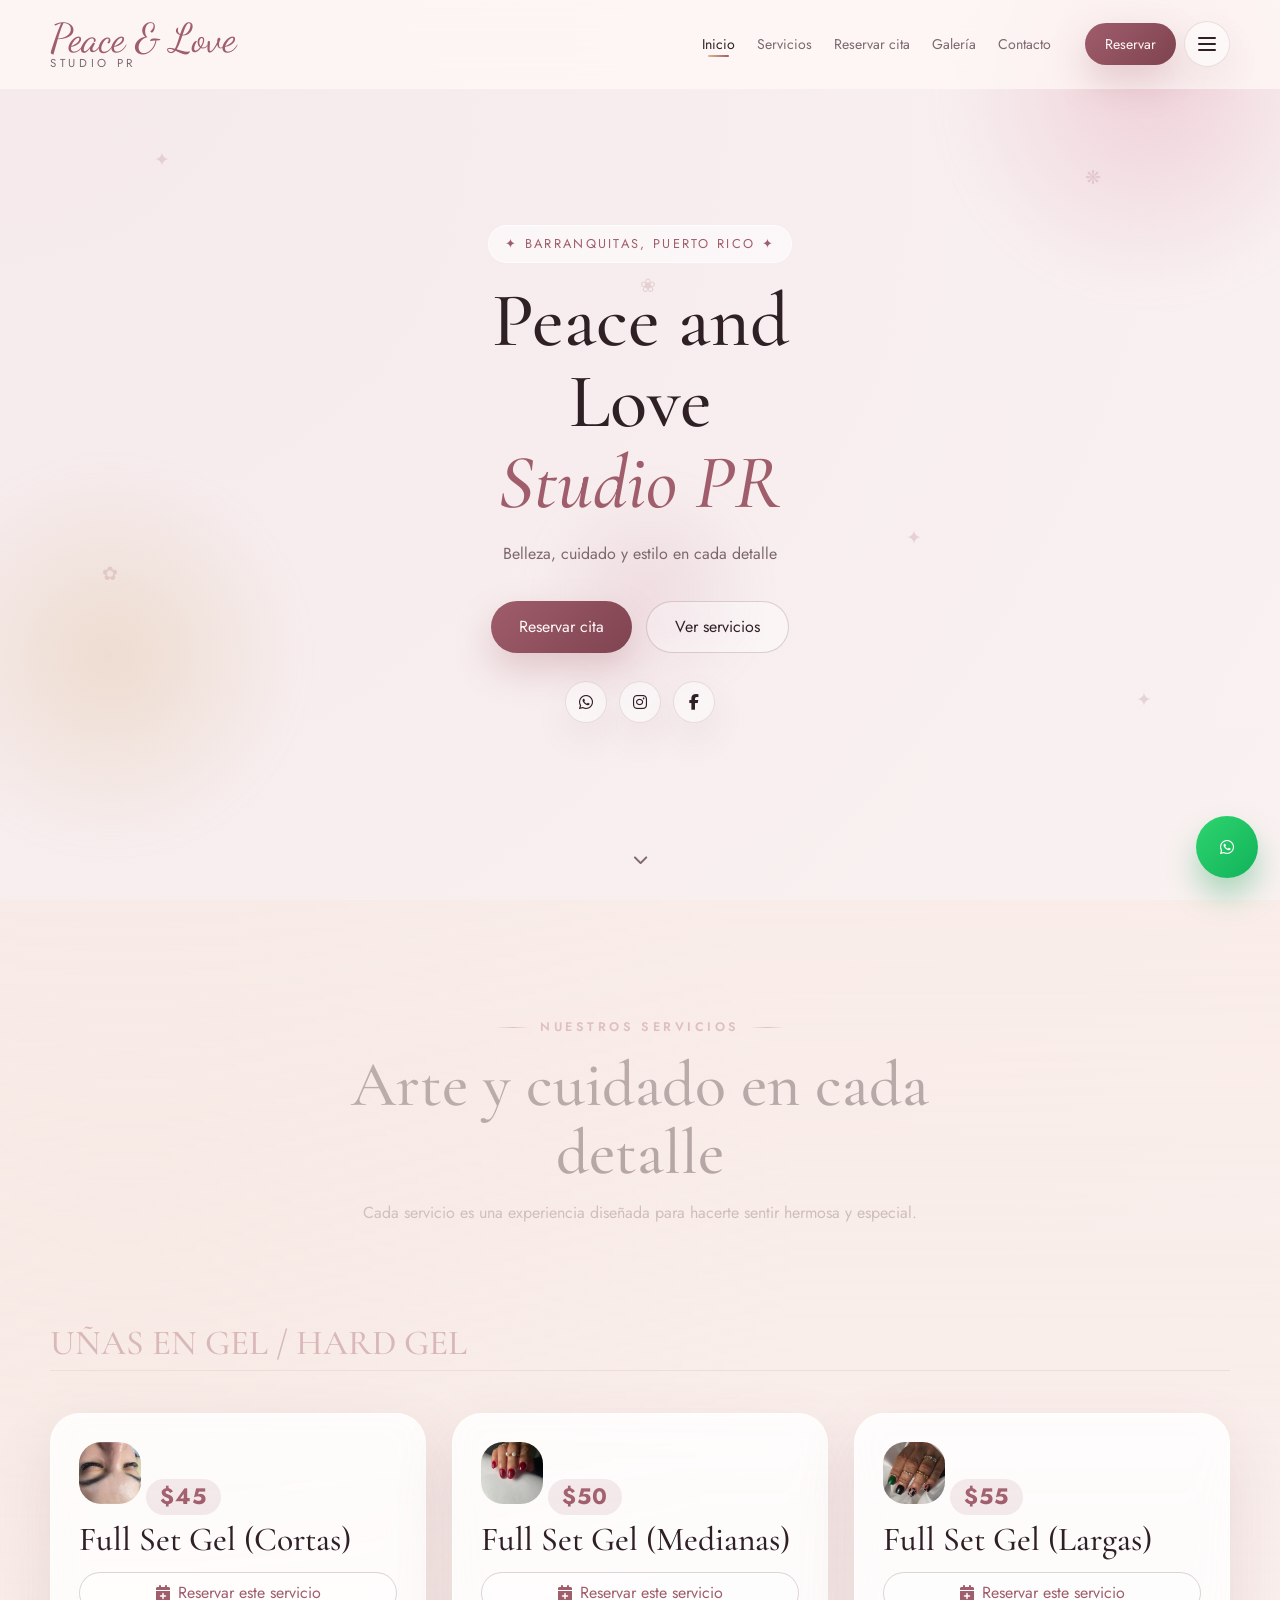
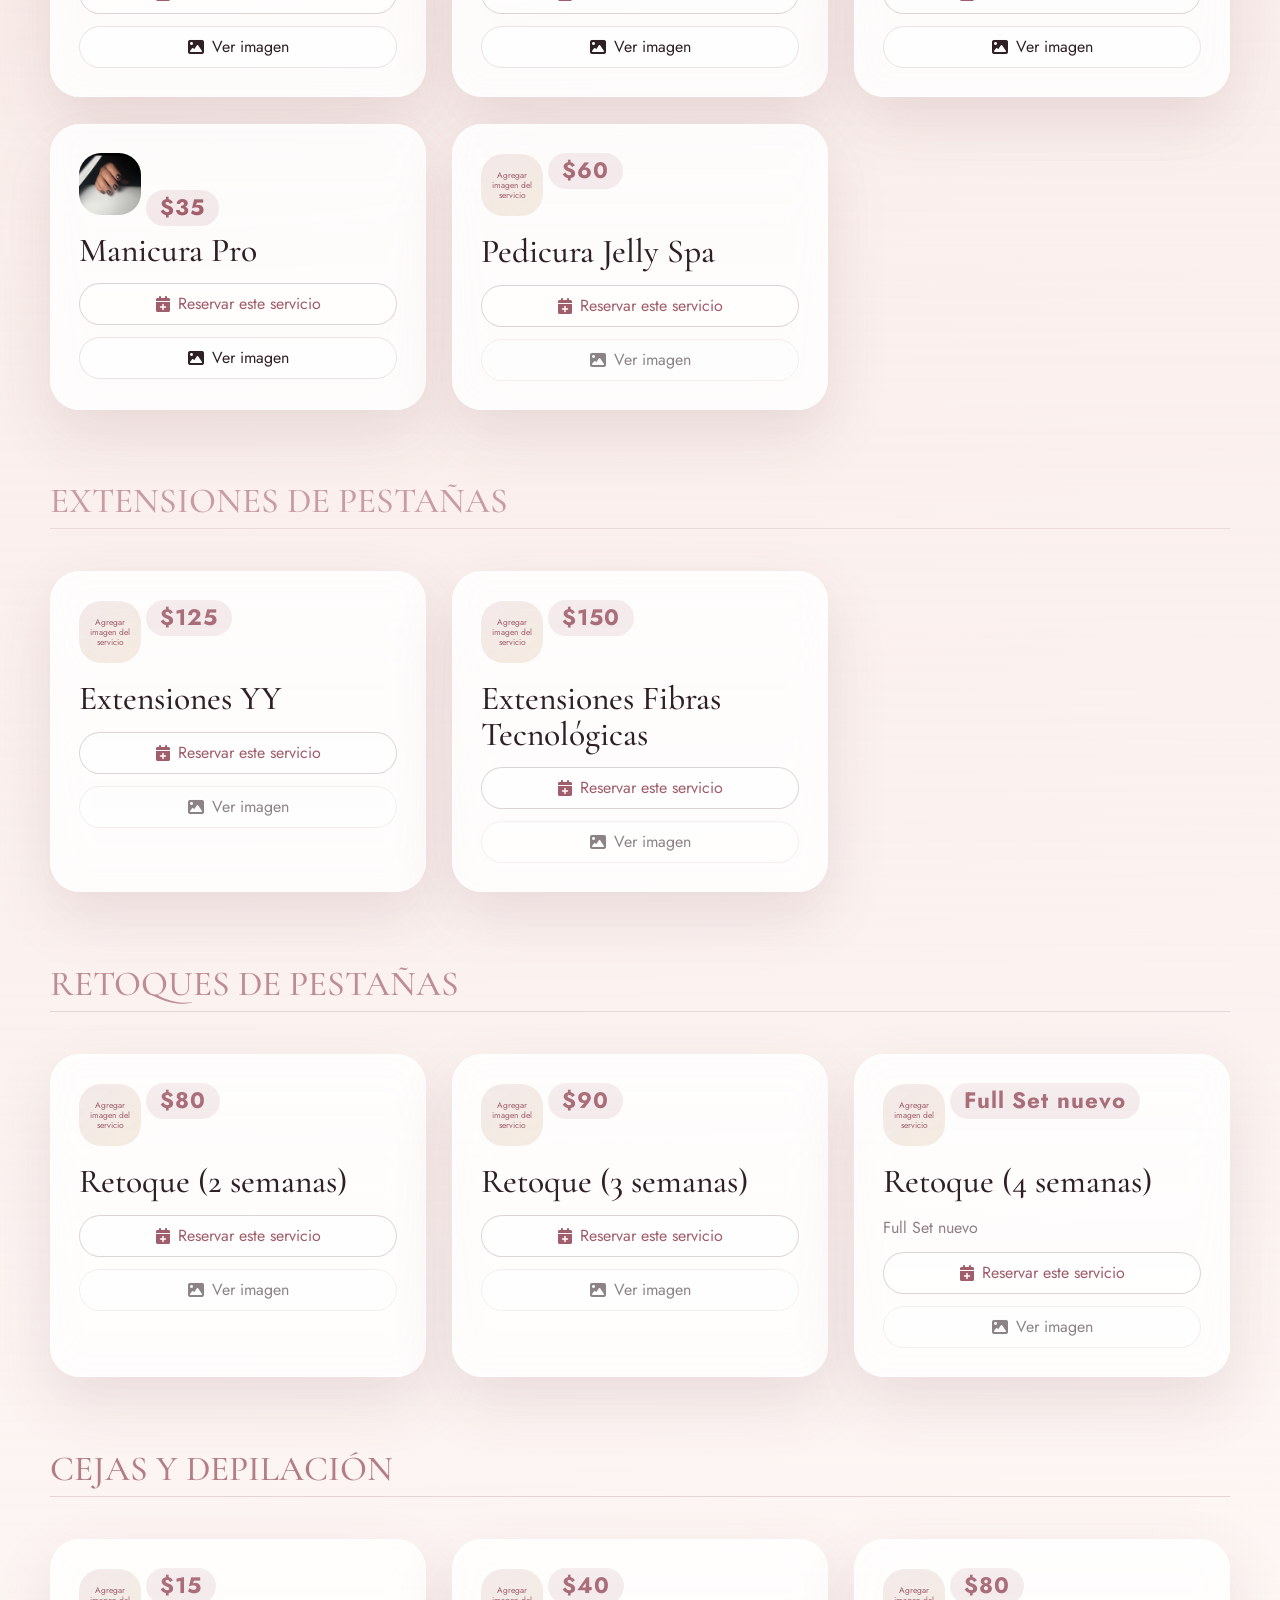
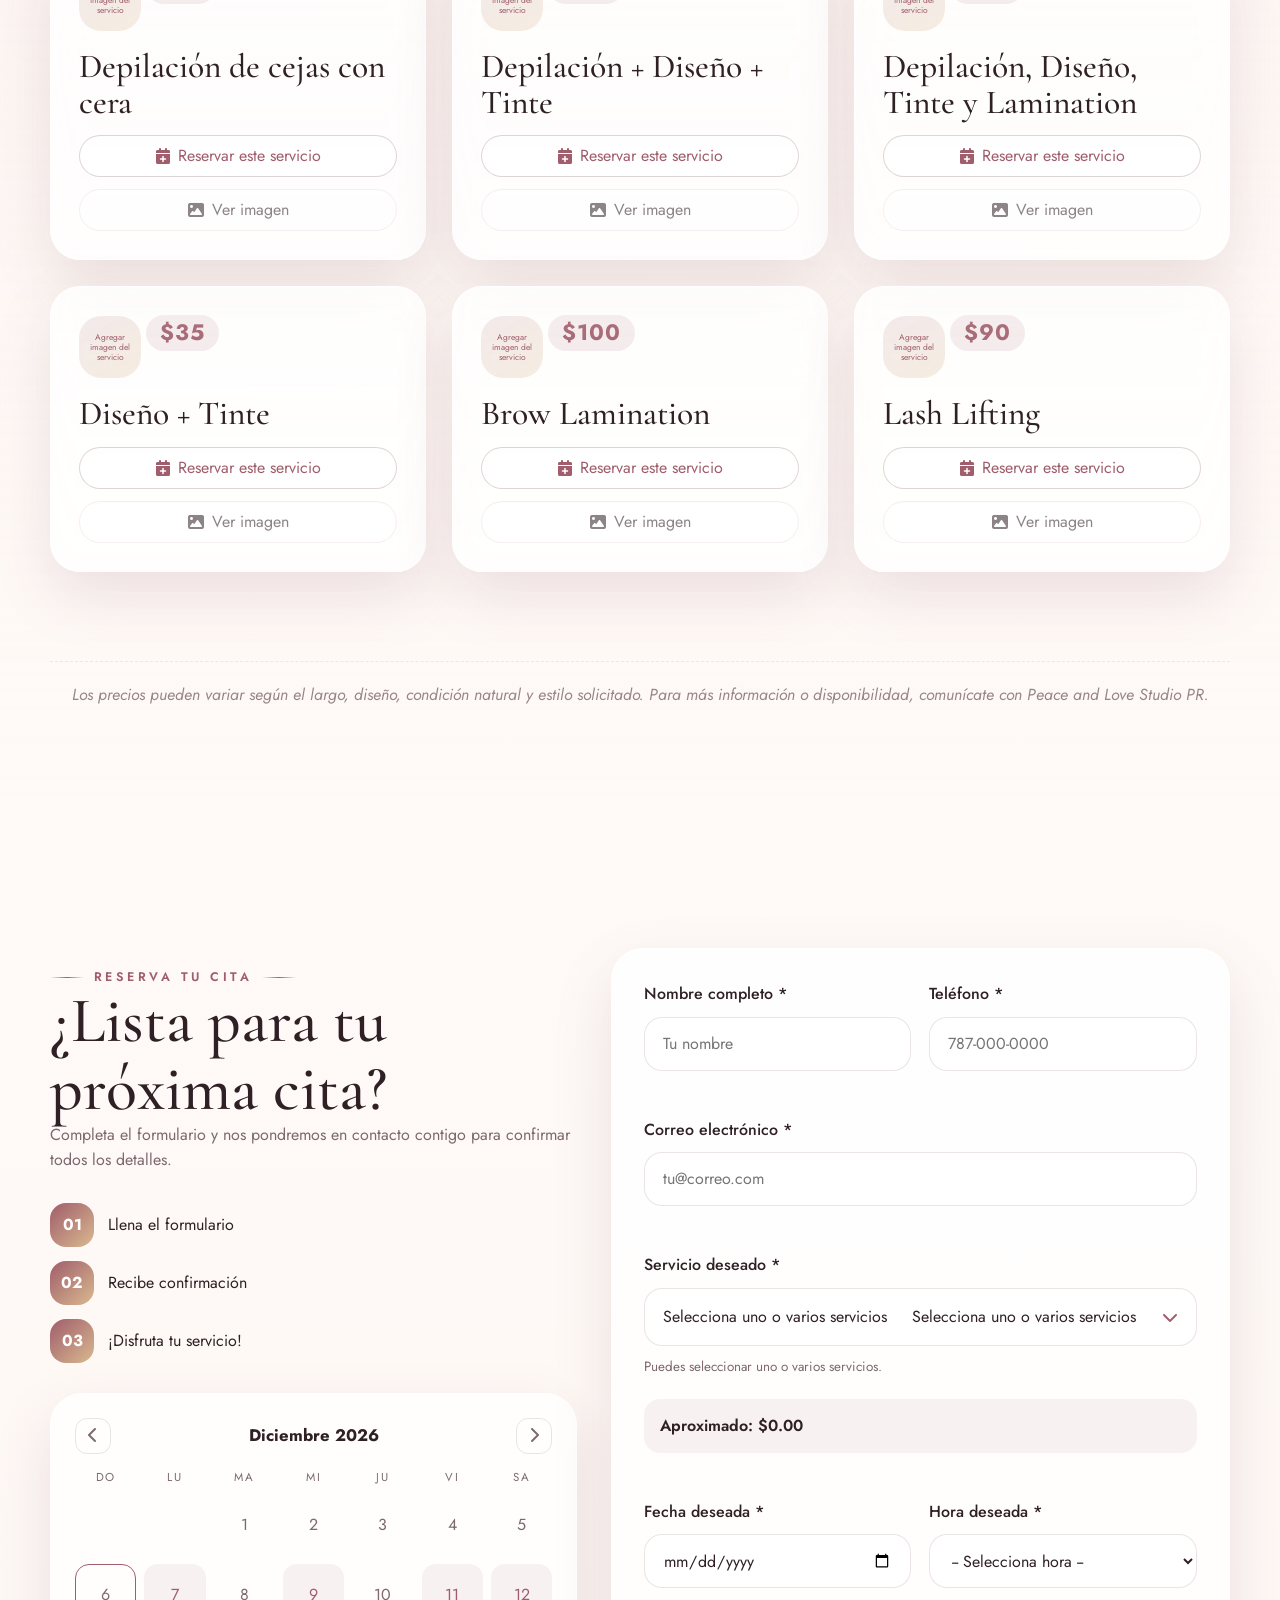
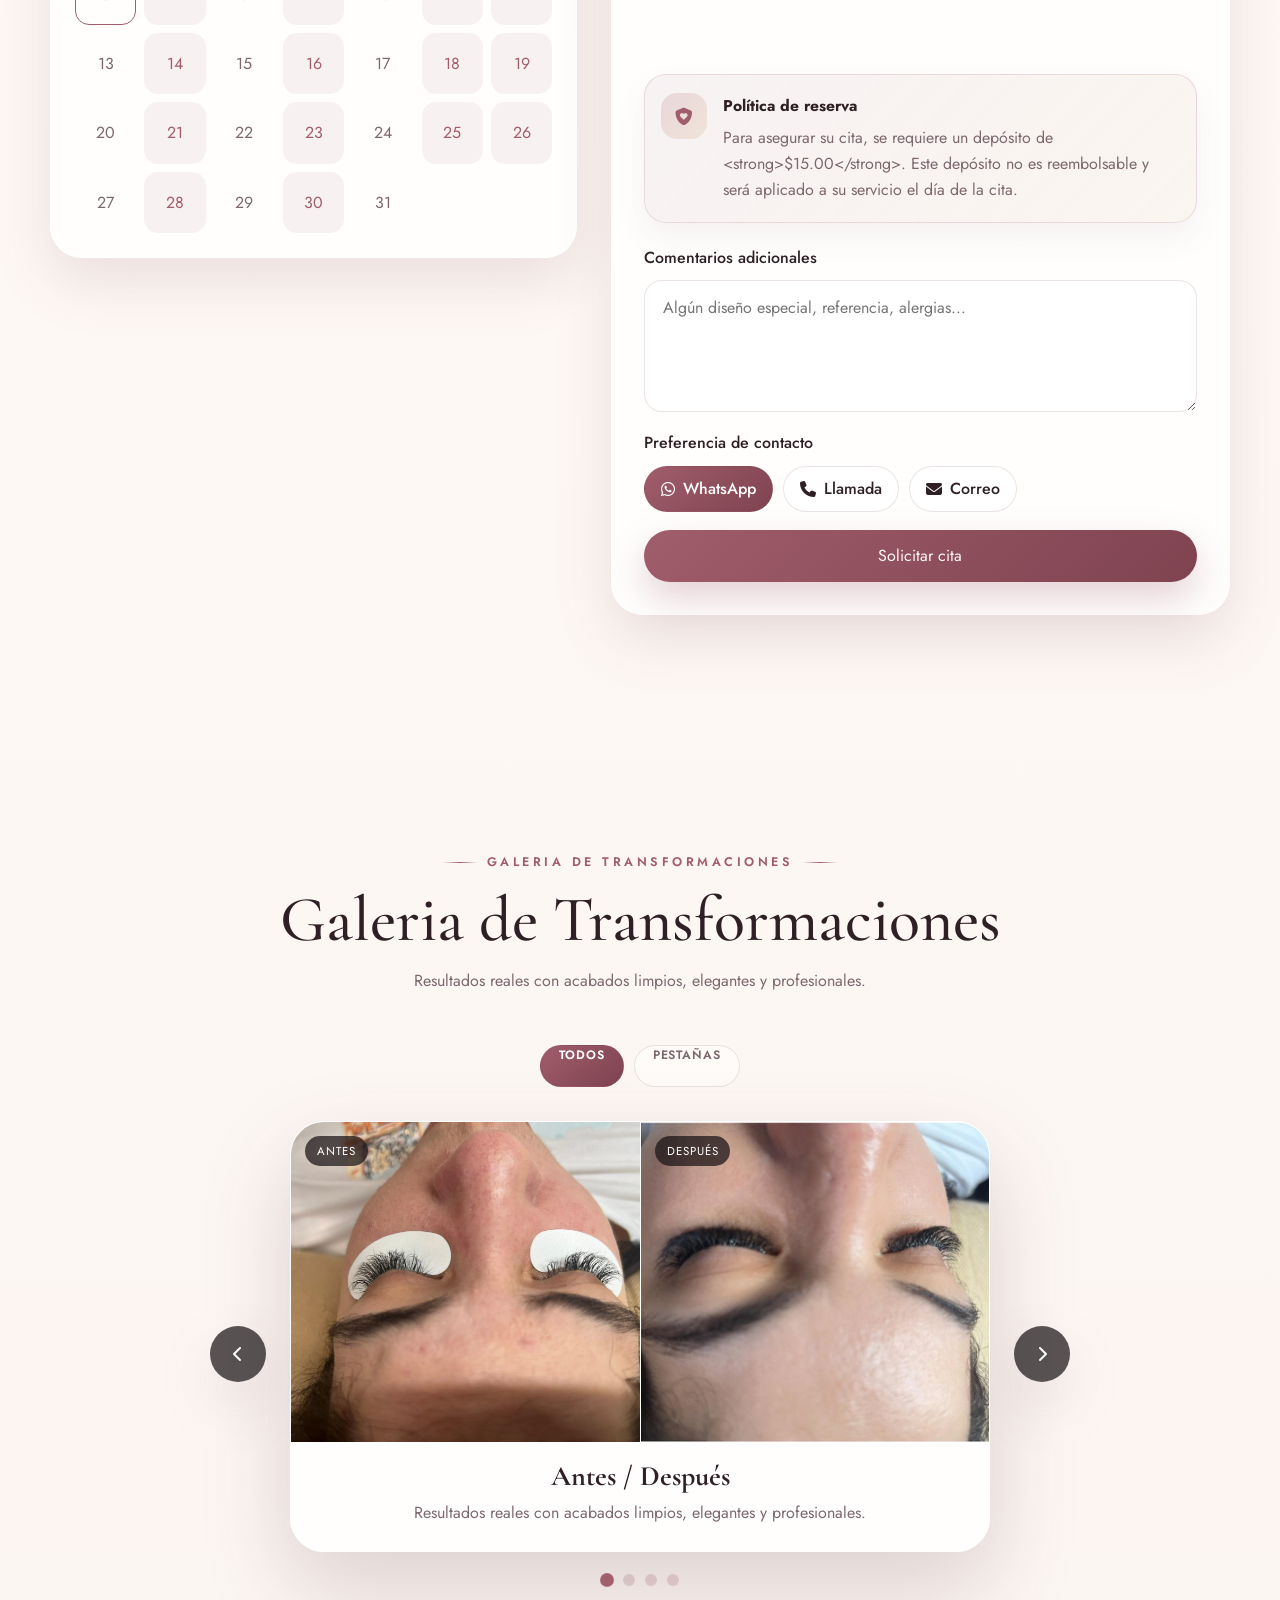
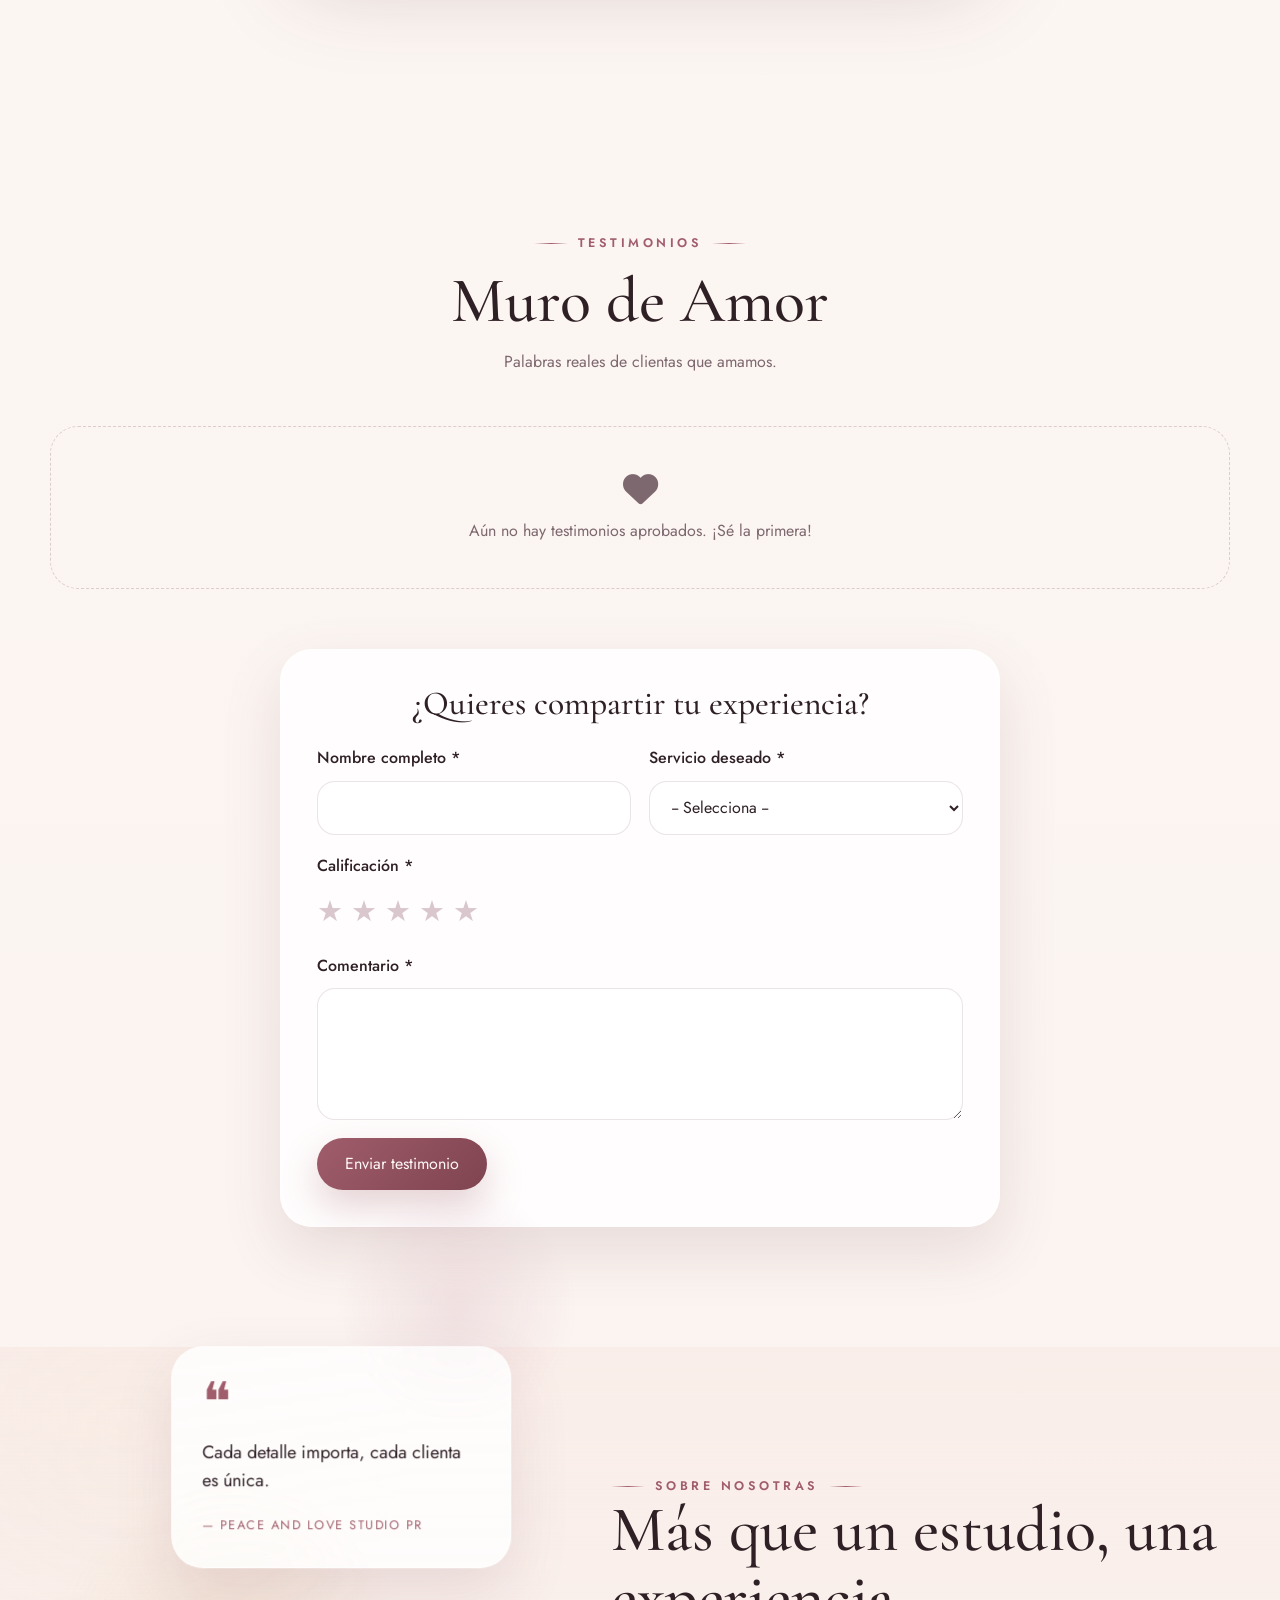
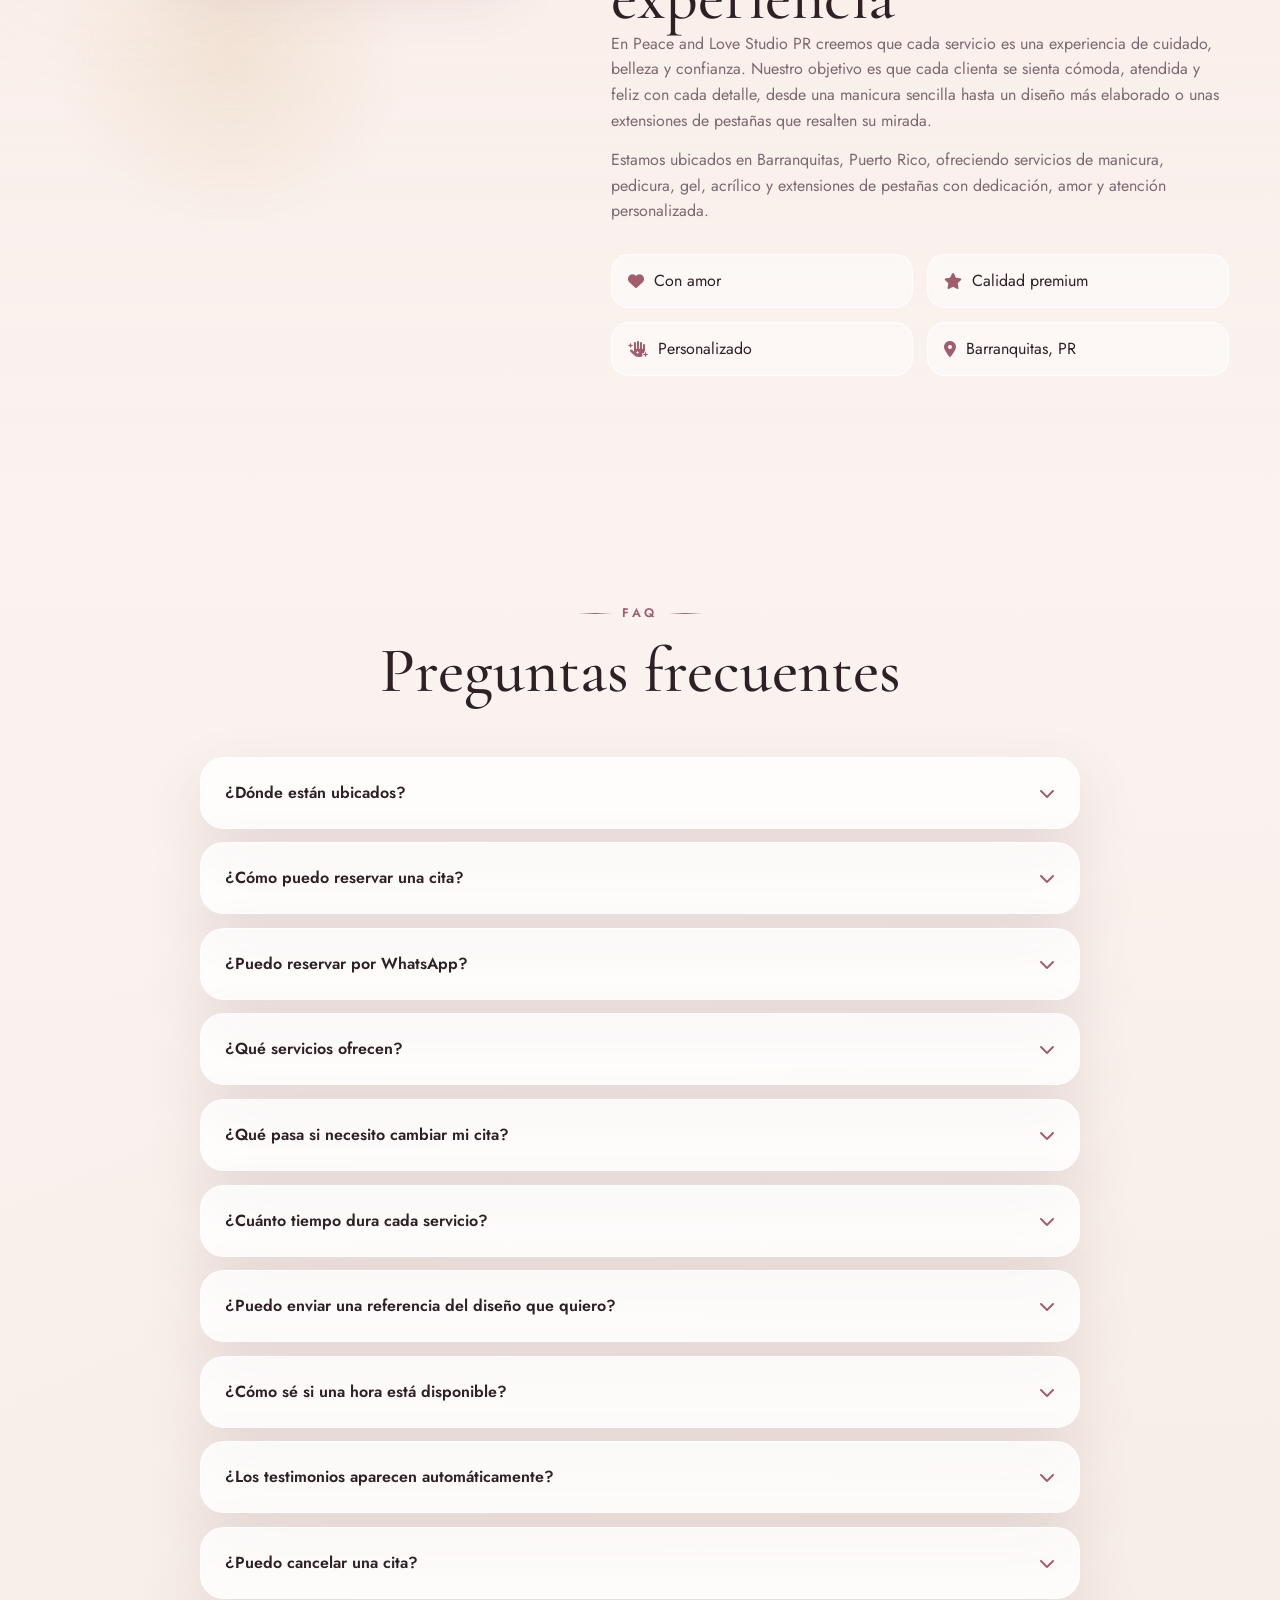
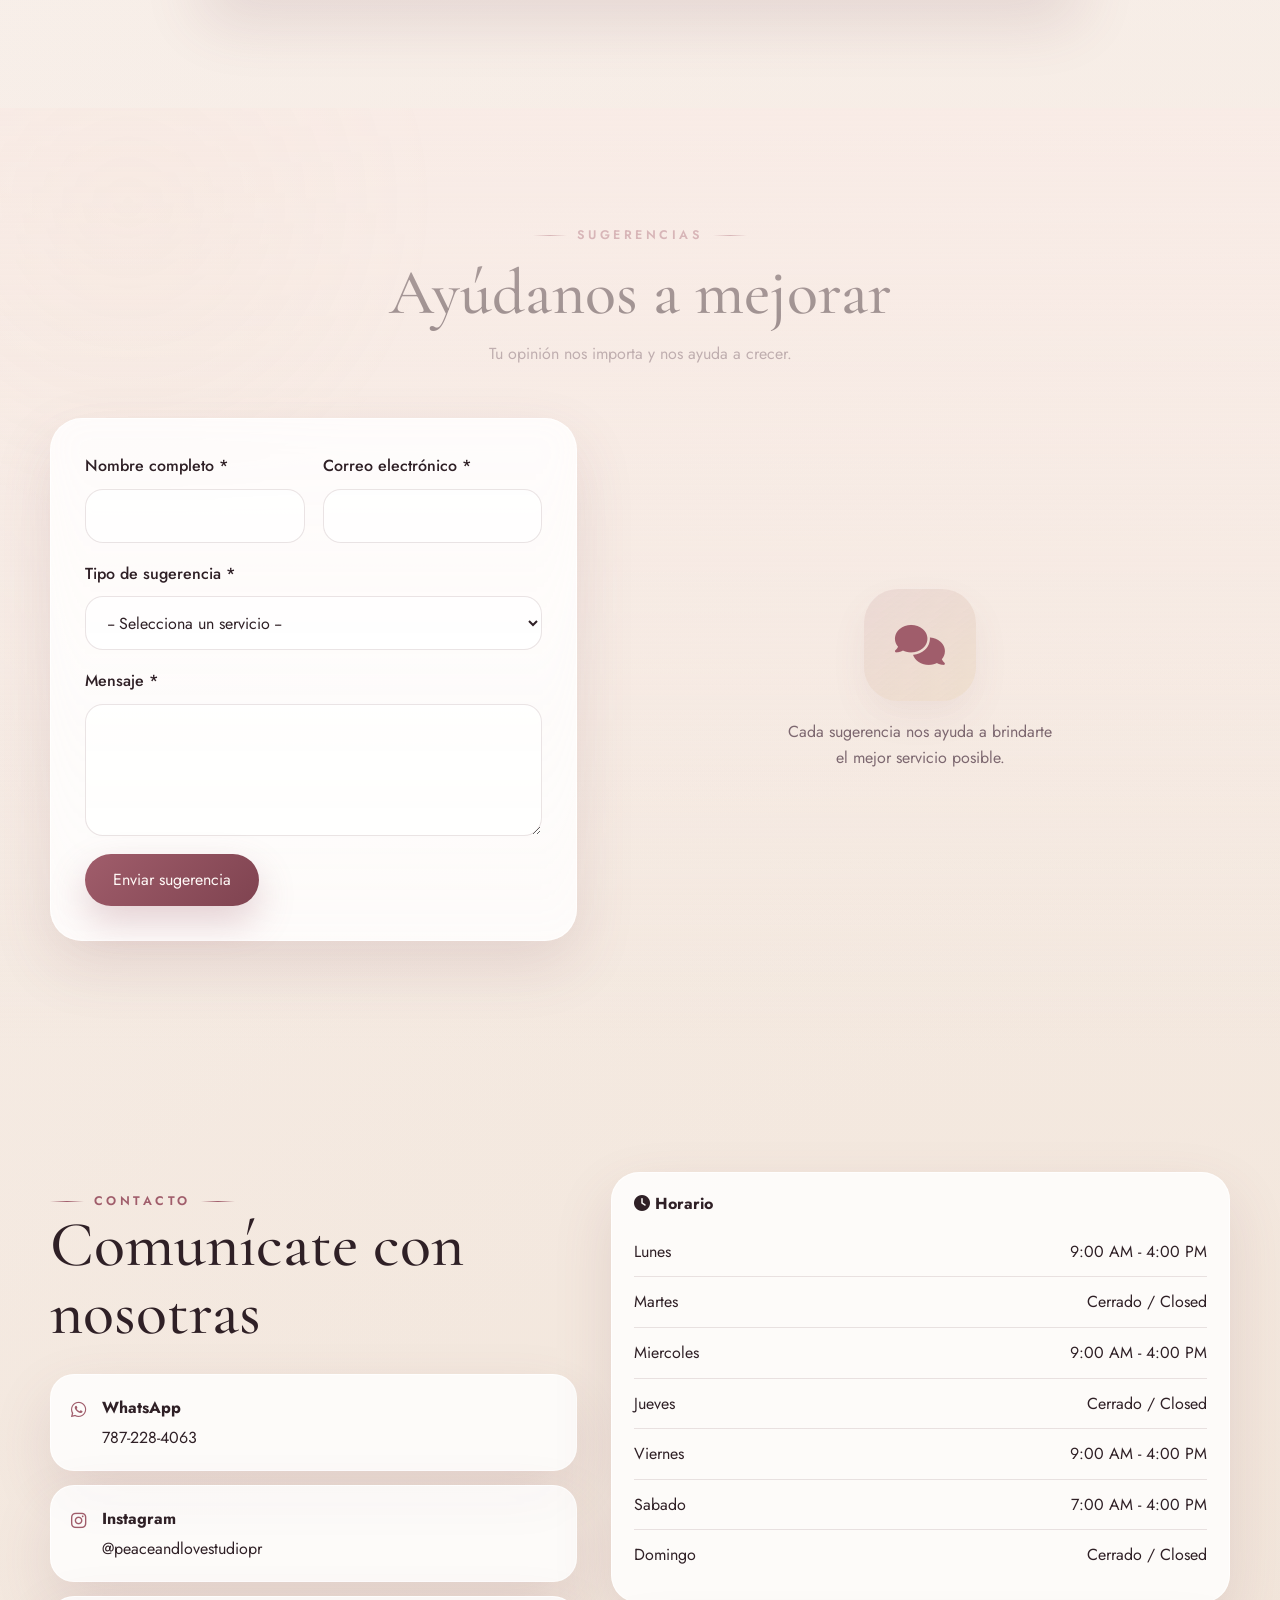
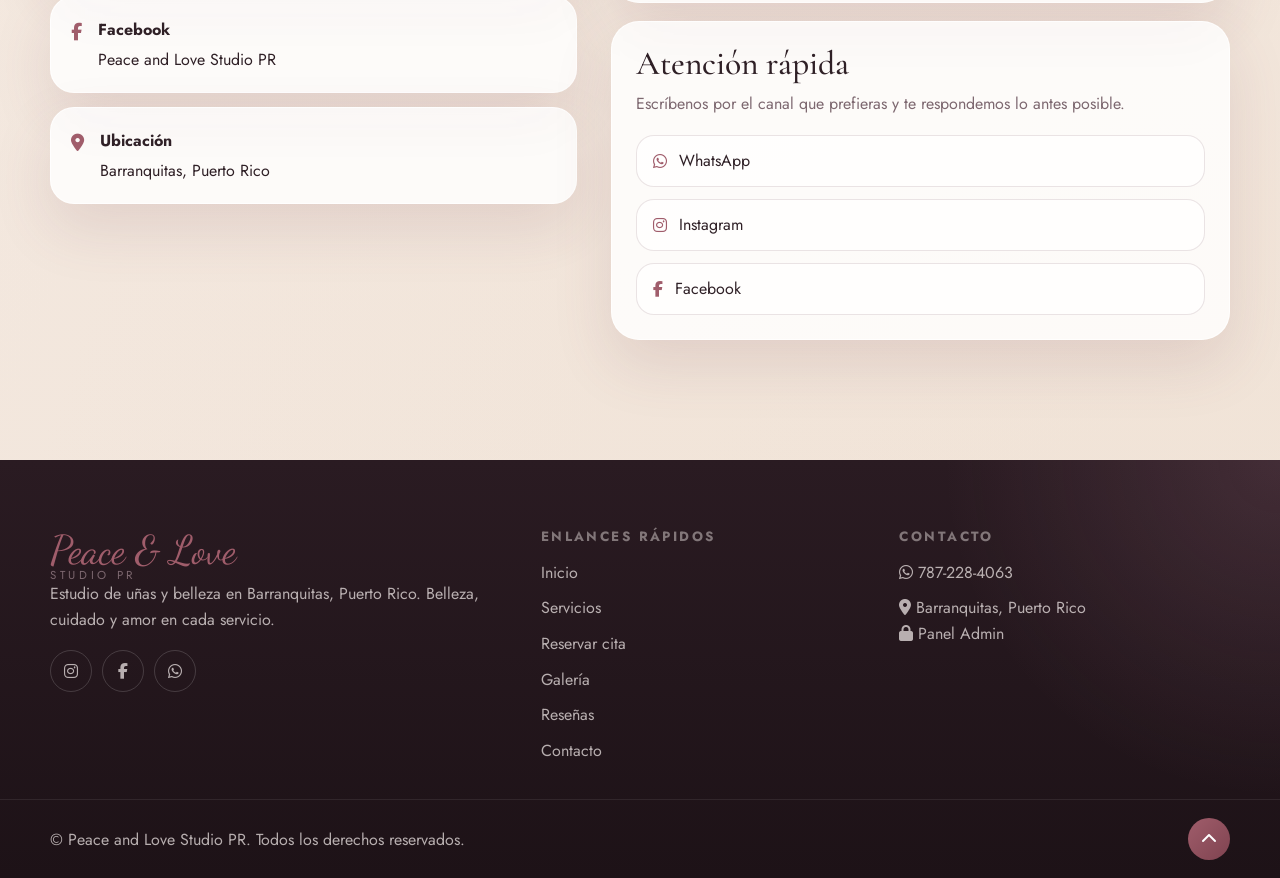
==== commit 48e6eaf6: "Add files via upload" ====
--- a/index.html
+++ b/index.html
@@ -41,8 +41,8 @@
       </nav>
       <div class="header-actions">
         <a href="#reservar" class="btn-header-book" data-i18n="header.bookBtn">Reservar</a>
-        <a href="https://www.instagram.com/peaceandlovestudiopr" target="_blank" rel="noopener noreferrer" class="social-icon" aria-label="Instagram" data-social-link="instagram"><i class="fab fa-instagram"></i></a>
-        <a href="https://www.facebook.com/share/1E9R9ckDog/" target="_blank" rel="noopener noreferrer" class="social-icon" aria-label="Facebook" data-social-link="facebook"><i class="fab fa-facebook-f"></i></a>
+        <a href="https://www.instagram.com/peaceandlovestudiopr" target="_blank" rel="noopener noreferrer" class="social-icon" aria-label="Instagram" data-social-link="instagram"><i class="fab fa-instagram"></i></a>
+        <a href="https://www.facebook.com/share/1E9R9ckDog/" target="_blank" rel="noopener noreferrer" class="social-icon" aria-label="Facebook" data-social-link="facebook"><i class="fab fa-facebook-f"></i></a>
         <button class="hamburger" id="hamburger" aria-label="Abrir menú" aria-expanded="false">
           <span></span><span></span><span></span>
         </button>
@@ -110,9 +110,9 @@
         <a href="#servicios" class="btn-ghost" data-i18n="hero.servicesBtn">Ver servicios</a>
       </div>
       <div class="hero-social">
-        <a href="https://wa.me/17872284063?text=Hola%2C%20me%20gustar%C3%ADa%20reservar%20una%20cita%20en%20Peace%20and%20Love%20Studio%20PR." target="_blank" rel="noopener noreferrer" aria-label="WhatsApp" data-social-link="whatsapp" data-wa-mode="booking"><i class="fab fa-whatsapp"></i></a>
-        <a href="https://www.instagram.com/peaceandlovestudiopr" target="_blank" rel="noopener noreferrer" aria-label="Instagram" data-social-link="instagram"><i class="fab fa-instagram"></i></a>
-        <a href="https://www.facebook.com/share/1E9R9ckDog/" target="_blank" rel="noopener noreferrer" aria-label="Facebook" data-social-link="facebook"><i class="fab fa-facebook-f"></i></a>
+        <a href="https://wa.me/17872284063?text=Hola%2C%20me%20gustar%C3%ADa%20reservar%20una%20cita%20en%20Peace%20and%20Love%20Studio%20PR." target="_blank" rel="noopener noreferrer" aria-label="WhatsApp" data-social-link="whatsapp" data-wa-mode="booking"><i class="fab fa-whatsapp"></i></a>
+        <a href="https://www.instagram.com/peaceandlovestudiopr" target="_blank" rel="noopener noreferrer" aria-label="Instagram" data-social-link="instagram"><i class="fab fa-instagram"></i></a>
+        <a href="https://www.facebook.com/share/1E9R9ckDog/" target="_blank" rel="noopener noreferrer" aria-label="Facebook" data-social-link="facebook"><i class="fab fa-facebook-f"></i></a>
       </div>
     </div>
     <div class="hero-visual">
@@ -180,23 +180,23 @@
               <input type="email" id="b-email" name="email" placeholder="tu@correo.com" autocomplete="email" required />
               <span class="form-error" id="err-email"></span>
             </div>
-            <div class="form-group">
-              <label for="b-service" data-i18n="form.service">Servicio deseado *</label>
-              <select id="b-service" name="service" class="service-multi-select" multiple size="5">
-              </select>
-              <div class="service-picker" id="b-service-picker">
-                <button type="button" id="b-service-trigger" class="service-picker-trigger" aria-expanded="false" aria-controls="b-service-dropdown">
-                  Selecciona uno o varios servicios
-                  <i class="fas fa-chevron-down"></i>
-                </button>
-                <div id="b-service-dropdown" class="service-picker-dropdown" hidden>
-                  <div id="b-service-options" class="service-choice-list"></div>
-                </div>
-              </div>
-              <small class="form-hint">Puedes seleccionar uno o varios servicios.</small>
-              <div id="b-service-estimate" class="service-estimate">Aproximado: $0.00</div>
-              <span class="form-error" id="err-service"></span>
-            </div>
+            <div class="form-group">
+              <label for="b-service" data-i18n="form.service">Servicio deseado *</label>
+              <select id="b-service" name="service" class="service-multi-select" multiple size="5">
+              </select>
+              <div class="service-picker" id="b-service-picker">
+                <button type="button" id="b-service-trigger" class="service-picker-trigger" aria-expanded="false" aria-controls="b-service-dropdown">
+                  <span data-i18n="servicePicker.placeholder">Selecciona uno o varios servicios</span>
+                  <i class="fas fa-chevron-down"></i>
+                </button>
+                <div id="b-service-dropdown" class="service-picker-dropdown" hidden>
+                  <div id="b-service-options" class="service-choice-list"></div>
+                </div>
+              </div>
+              <small class="form-hint">Puedes seleccionar uno o varios servicios.</small>
+              <div id="b-service-estimate" class="service-estimate">Aproximado: $0.00</div>
+              <span class="form-error" id="err-service"></span>
+            </div>
             <div class="form-row">
               <div class="form-group">
                 <label for="b-date" data-i18n="form.date">Fecha deseada *</label>
@@ -212,6 +212,15 @@
               </div>
             </div>
             <div id="availability-msg" class="availability-msg" aria-live="polite"></div>
+            <div class="booking-deposit-note" role="note" aria-label="Política de depósito">
+              <div class="booking-deposit-icon" aria-hidden="true">
+                <i class="fas fa-shield-heart"></i>
+              </div>
+              <div class="booking-deposit-copy">
+                <strong data-i18n="booking.depositTitle">Política de reserva</strong>
+                <p data-i18n="booking.depositText">Para asegurar su cita, se requiere un depósito de <span>$15.00</span>. Este depósito no es reembolsable y será aplicado a su servicio el día de la cita.</p>
+              </div>
+            </div>
             <div class="form-group">
               <label for="b-comments" data-i18n="form.comments">Comentarios adicionales</label>
               <textarea id="b-comments" name="comments" rows="3" placeholder="Algún diseño especial, referencia, alergias..."></textarea>
@@ -397,9 +406,9 @@
         <span class="section-tag" data-i18n="contact.tag">Contacto</span>
         <h2 data-i18n="contact.title">Comunícate con nosotras</h2>
         <div class="contact-items">
-          <div class="contact-item"><i class="fab fa-whatsapp"></i><div><strong>WhatsApp</strong><a href="https://wa.me/17872284063" target="_blank" rel="noopener noreferrer" data-social-link="whatsapp" data-whatsapp-text>787-228-4063</a></div></div>
-          <div class="contact-item"><i class="fab fa-instagram"></i><div><strong>Instagram</strong><a href="https://www.instagram.com/peaceandlovestudiopr" target="_blank" rel="noopener noreferrer" data-social-link="instagram" data-instagram-text>@peaceandlovestudiopr</a></div></div>
-          <div class="contact-item"><i class="fab fa-facebook-f"></i><div><strong>Facebook</strong><a href="https://www.facebook.com/share/1E9R9ckDog/" target="_blank" rel="noopener noreferrer" data-social-link="facebook" data-facebook-text>Peace and Love Studio PR</a></div></div>
+          <div class="contact-item"><i class="fab fa-whatsapp"></i><div><strong>WhatsApp</strong><a href="https://wa.me/17872284063" target="_blank" rel="noopener noreferrer" data-social-link="whatsapp" data-whatsapp-text>787-228-4063</a></div></div>
+          <div class="contact-item"><i class="fab fa-instagram"></i><div><strong>Instagram</strong><a href="https://www.instagram.com/peaceandlovestudiopr" target="_blank" rel="noopener noreferrer" data-social-link="instagram" data-instagram-text>@peaceandlovestudiopr</a></div></div>
+          <div class="contact-item"><i class="fab fa-facebook-f"></i><div><strong>Facebook</strong><a href="https://www.facebook.com/share/1E9R9ckDog/" target="_blank" rel="noopener noreferrer" data-social-link="facebook" data-facebook-text>Peace and Love Studio PR</a></div></div>
           <div class="contact-item"><i class="fas fa-map-marker-alt"></i><div><strong data-i18n="contact.location">Ubicación</strong><span>Barranquitas, Puerto Rico</span></div></div>
         </div>
       </div>
@@ -414,13 +423,13 @@
           <h3>Atención rápida</h3>
           <p>Escríbenos por el canal que prefieras y te respondemos lo antes posible.</p>
           <div class="contact-actions-list">
-            <a href="https://wa.me/17872284063?text=Hola%2C%20me%20gustar%C3%ADa%20reservar%20una%20cita%20en%20Peace%20and%20Love%20Studio%20PR.%20Quiero%20informaci%C3%B3n%20sobre%20los%20servicios%20disponibles." target="_blank" rel="noopener noreferrer" class="contact-action-link" data-social-link="whatsapp" data-wa-mode="booking-info">
+            <a href="https://wa.me/17872284063?text=Hola%2C%20me%20gustar%C3%ADa%20reservar%20una%20cita%20en%20Peace%20and%20Love%20Studio%20PR.%20Quiero%20informaci%C3%B3n%20sobre%20los%20servicios%20disponibles." target="_blank" rel="noopener noreferrer" class="contact-action-link" data-social-link="whatsapp" data-wa-mode="booking-info">
               <i class="fab fa-whatsapp"></i><span>WhatsApp</span>
             </a>
-            <a href="https://www.instagram.com/peaceandlovestudiopr" target="_blank" rel="noopener noreferrer" class="contact-action-link" data-social-link="instagram">
+            <a href="https://www.instagram.com/peaceandlovestudiopr" target="_blank" rel="noopener noreferrer" class="contact-action-link" data-social-link="instagram">
               <i class="fab fa-instagram"></i><span>Instagram</span>
             </a>
-            <a href="https://www.facebook.com/share/1E9R9ckDog/" target="_blank" rel="noopener noreferrer" class="contact-action-link" data-social-link="facebook">
+            <a href="https://www.facebook.com/share/1E9R9ckDog/" target="_blank" rel="noopener noreferrer" class="contact-action-link" data-social-link="facebook">
               <i class="fab fa-facebook-f"></i><span>Facebook</span>
             </a>
           </div>
@@ -439,9 +448,9 @@
         </div>
         <p id="footer-desc" data-i18n="footer.desc">Estudio de uñas y belleza en Barranquitas, Puerto Rico. Belleza, cuidado y amor en cada servicio.</p>
         <div class="footer-socials">
-          <a href="https://www.instagram.com/peaceandlovestudiopr" target="_blank" rel="noopener noreferrer" aria-label="Instagram" data-social-link="instagram"><i class="fab fa-instagram"></i></a>
-          <a href="https://www.facebook.com/share/1E9R9ckDog/" target="_blank" rel="noopener noreferrer" aria-label="Facebook" data-social-link="facebook"><i class="fab fa-facebook-f"></i></a>
-          <a href="https://wa.me/17872284063" target="_blank" rel="noopener noreferrer" aria-label="WhatsApp" data-social-link="whatsapp"><i class="fab fa-whatsapp"></i></a>
+          <a href="https://www.instagram.com/peaceandlovestudiopr" target="_blank" rel="noopener noreferrer" aria-label="Instagram" data-social-link="instagram"><i class="fab fa-instagram"></i></a>
+          <a href="https://www.facebook.com/share/1E9R9ckDog/" target="_blank" rel="noopener noreferrer" aria-label="Facebook" data-social-link="facebook"><i class="fab fa-facebook-f"></i></a>
+          <a href="https://wa.me/17872284063" target="_blank" rel="noopener noreferrer" aria-label="WhatsApp" data-social-link="whatsapp"><i class="fab fa-whatsapp"></i></a>
         </div>
       </div>
       <div class="footer-col">
@@ -475,8 +484,8 @@
   </footer>
 
   <!-- ========== FLOATING WHATSAPP ========== -->
-  <a href="https://wa.me/17872284063?text=Hola%2C%20me%20gustar%C3%ADa%20reservar%20una%20cita%20en%20Peace%20and%20Love%20Studio%20PR.%20Quiero%20informaci%C3%B3n%20sobre%20los%20servicios%20disponibles." 
-     target="_blank" rel="noopener noreferrer" class="fab-whatsapp" aria-label="Contactar por WhatsApp" data-social-link="whatsapp" data-wa-mode="booking-info">
+  <a href="https://wa.me/17872284063?text=Hola%2C%20me%20gustar%C3%ADa%20reservar%20una%20cita%20en%20Peace%20and%20Love%20Studio%20PR.%20Quiero%20informaci%C3%B3n%20sobre%20los%20servicios%20disponibles." 
+     target="_blank" rel="noopener noreferrer" class="fab-whatsapp" aria-label="Contactar por WhatsApp" data-social-link="whatsapp" data-wa-mode="booking-info">
     <i class="fab fa-whatsapp"></i>
     <span class="fab-tooltip" data-i18n="wa.tooltip">¡Escríbenos!</span>
   </a>
@@ -501,7 +510,19 @@
     </div>
   </div>
 
-  <script src="supabase-sync.js"></script>
-  <script src="script.js"></script>
-</body>
-</html>
+  <div class="modal-overlay" id="service-image-modal" aria-modal="true" role="dialog" aria-hidden="true">
+    <div class="modal-content service-image-modal-content">
+      <button class="modal-close" id="service-image-modal-close" aria-label="Cerrar"><i class="fas fa-times"></i></button>
+      <div class="service-image-modal-body">
+        <img id="service-image-preview" src="" alt="" />
+      </div>
+      <div class="service-image-modal-info">
+        <h3 id="service-image-title"></h3>
+      </div>
+    </div>
+  </div>
+
+  <script src="supabase-sync.js"></script>
+  <script src="script.js"></script>
+</body>
+</html>
--- a/style.css
+++ b/style.css
@@ -214,6 +214,15 @@
   transform: translateY(-2px);
 }
 
+.btn-primary:disabled,
+.btn-header-book:disabled,
+.btn-wa:disabled,
+button:disabled {
+  opacity: 0.7;
+  cursor: wait;
+  transform: none;
+}
+
 .btn-ghost {
   color: var(--text);
   border: 1px solid var(--line-strong);
@@ -754,6 +763,26 @@
 body.dark-mode .form-group input::placeholder,
 body.dark-mode .form-group textarea::placeholder {
   color: rgba(248, 240, 242, 0.52);
+}
+
+body.dark-mode .booking-deposit-note {
+  border-color: rgba(255, 232, 238, 0.12);
+  background:
+    linear-gradient(135deg, rgba(224, 160, 175, 0.08), rgba(217, 185, 143, 0.08)),
+    rgba(38, 28, 34, 0.88);
+  box-shadow: none;
+}
+
+body.dark-mode .booking-deposit-icon {
+  background: linear-gradient(135deg, rgba(224, 160, 175, 0.14), rgba(217, 185, 143, 0.12));
+}
+
+body.dark-mode .booking-deposit-copy strong {
+  color: #f8f0f2;
+}
+
+body.dark-mode .booking-deposit-copy p {
+  color: rgba(248, 240, 242, 0.72);
 }
 
 body.dark-mode .service-choice-item:has(input:checked),
@@ -1167,6 +1196,28 @@
   color: var(--primary);
   font-size: 1.35rem;
   margin-bottom: 18px;
+  overflow: hidden;
+  position: relative;
+}
+
+.service-icon.has-image {
+  padding: 0;
+  background: rgba(255, 255, 255, 0.7);
+}
+
+.service-icon-image {
+  width: 100%;
+  height: 100%;
+  object-fit: cover;
+}
+
+.service-icon-placeholder {
+  display: block;
+  padding: 8px;
+  max-width: 100%;
+  font-size: 0.53rem;
+  line-height: 1.2;
+  text-align: center;
 }
 
 .service-card h3 {
@@ -1200,6 +1251,31 @@
   border: 1px solid var(--line-strong);
   color: var(--primary);
   background: rgba(255, 255, 255, 0.5);
+}
+
+.btn-service-view-image {
+  display: inline-flex;
+  align-items: center;
+  justify-content: center;
+  gap: 8px;
+  width: 100%;
+  min-height: 42px;
+  margin-top: 12px;
+  padding: 0 18px;
+  border-radius: var(--radius-pill);
+  border: 1px solid rgba(160, 93, 107, 0.18);
+  color: var(--text);
+  background: rgba(255, 255, 255, 0.74);
+}
+
+.btn-book-service {
+  width: 100%;
+  justify-content: center;
+}
+
+.btn-service-view-image:disabled {
+  opacity: 0.55;
+  cursor: not-allowed;
 }
 
 .booking-layout,
@@ -1498,6 +1574,50 @@
   color: var(--danger);
 }
 
+.booking-deposit-note {
+  display: grid;
+  grid-template-columns: auto 1fr;
+  gap: 16px;
+  align-items: start;
+  margin: 0 0 22px;
+  padding: 18px 18px 18px 16px;
+  border-radius: 22px;
+  border: 1px solid rgba(160, 93, 107, 0.18);
+  background:
+    linear-gradient(135deg, rgba(160, 93, 107, 0.08), rgba(217, 185, 143, 0.14)),
+    rgba(255, 255, 255, 0.78);
+  box-shadow: 0 14px 30px rgba(123, 74, 83, 0.08);
+}
+
+.booking-deposit-icon {
+  display: grid;
+  place-items: center;
+  width: 46px;
+  height: 46px;
+  border-radius: 16px;
+  background: linear-gradient(135deg, rgba(160, 93, 107, 0.18), rgba(217, 185, 143, 0.28));
+  color: var(--primary);
+  font-size: 1.1rem;
+}
+
+.booking-deposit-copy strong {
+  display: block;
+  margin-bottom: 6px;
+  color: var(--text);
+  font-size: 0.98rem;
+}
+
+.booking-deposit-copy p {
+  margin: 0;
+  color: var(--muted);
+  line-height: 1.65;
+}
+
+.booking-deposit-copy span {
+  color: var(--primary);
+  font-weight: 700;
+}
+
 .radio-group {
   display: flex;
   flex-wrap: wrap;
@@ -1942,6 +2062,32 @@
   margin-bottom: 8px;
 }
 
+.service-image-modal-content {
+  overflow: hidden;
+  border-radius: 32px;
+  background: var(--surface-strong);
+  box-shadow: var(--shadow-lg);
+}
+
+.service-image-modal-body {
+  padding: 28px 28px 0;
+}
+
+.service-image-modal-body img {
+  width: 100%;
+  max-height: 76vh;
+  object-fit: contain;
+  border-radius: 24px;
+}
+
+.service-image-modal-info {
+  padding: 22px 28px 28px;
+}
+
+.service-image-modal-info h3 {
+  margin: 0;
+}
+
 .love-card {
   position: relative;
   border-radius: 30px;
@@ -2513,6 +2659,21 @@
 @media (max-width: 860px) {
   :root {
     --header-h: 80px;
+  }
+
+  .scroll-reveal,
+  .scroll-reveal.revealed,
+  .service-card.revealed,
+  .gallery-item.revealed,
+  .love-card.revealed,
+  .faq-item.revealed,
+  .contact-item.revealed,
+  .feature.revealed {
+    opacity: 1;
+    transform: none;
+    filter: none;
+    animation: none;
+    transition: none;
   }
 
   .main-nav,
@@ -2856,6 +3017,18 @@
     --header-h: 74px;
   }
 
+  .booking-deposit-note {
+    grid-template-columns: 1fr;
+    gap: 12px;
+    padding: 16px;
+  }
+
+  .booking-deposit-icon {
+    width: 42px;
+    height: 42px;
+    border-radius: 14px;
+  }
+
   body {
     overflow-x: hidden;
   }
